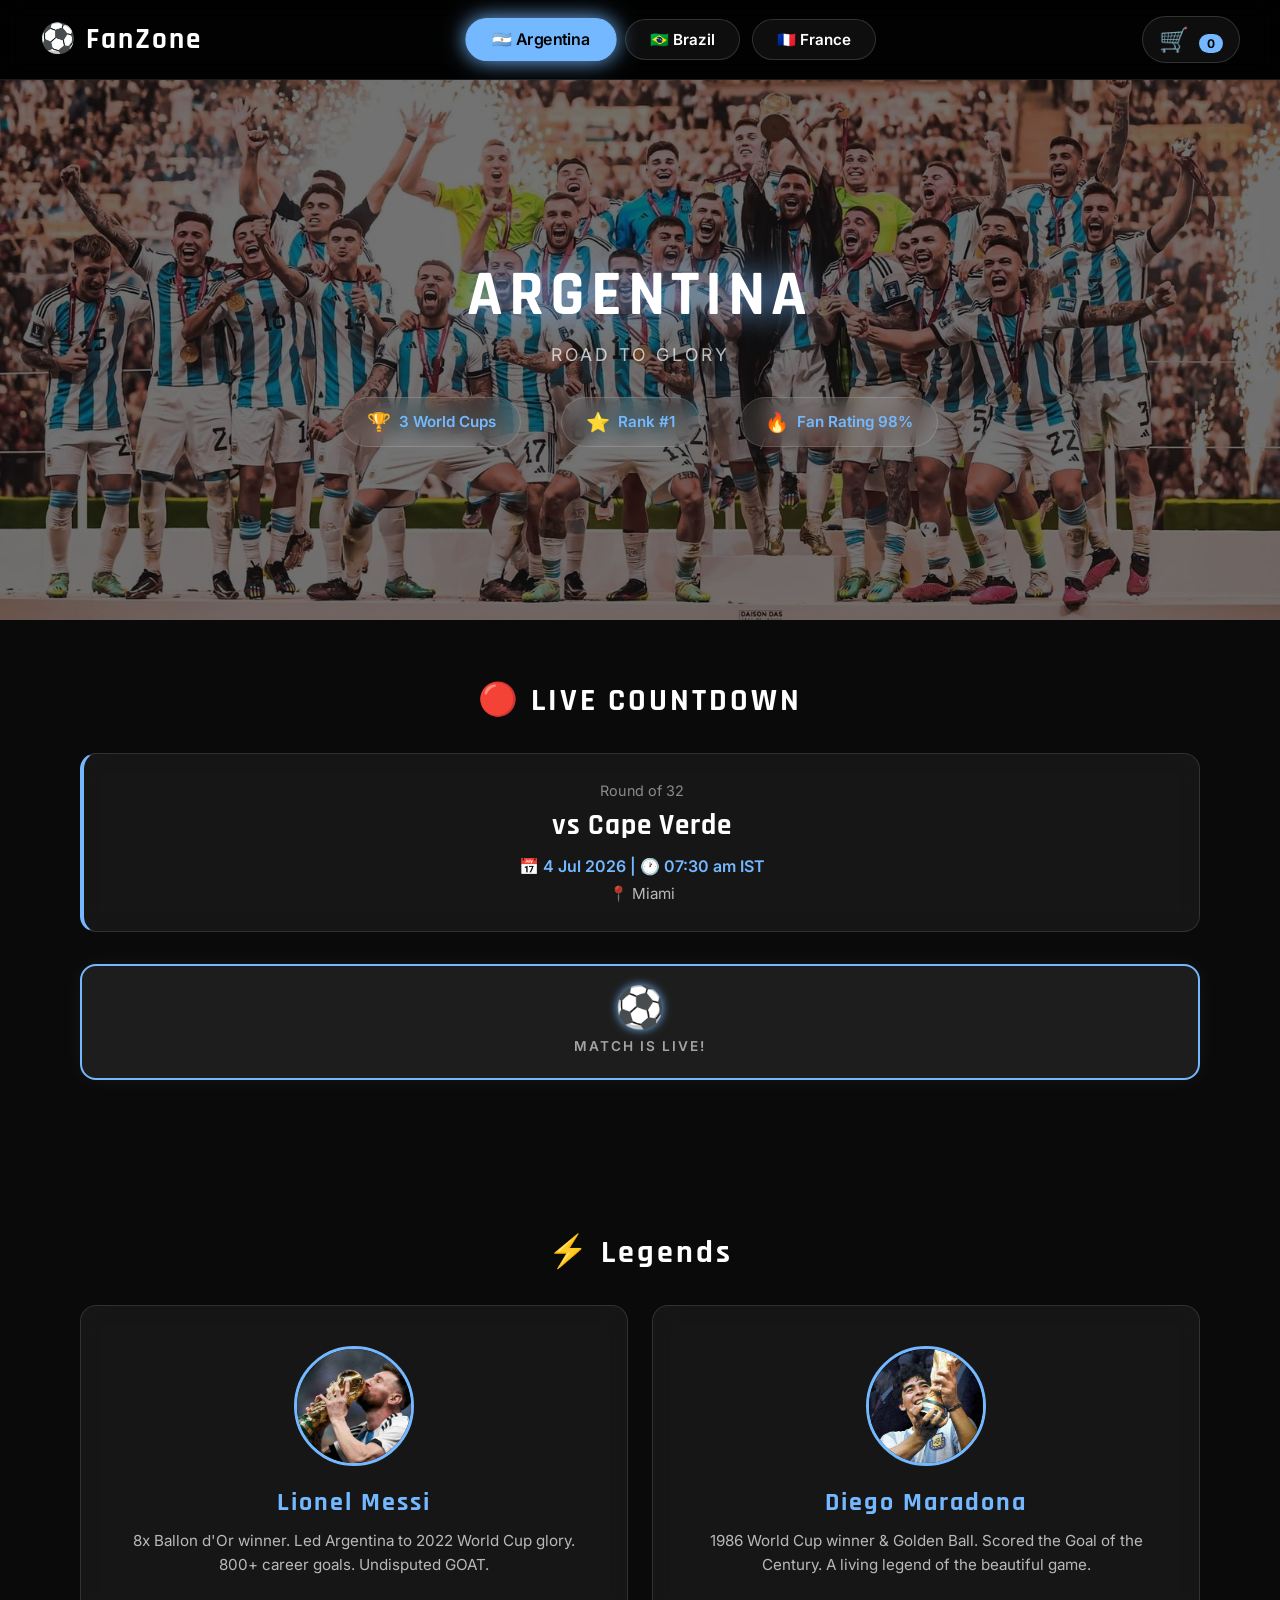
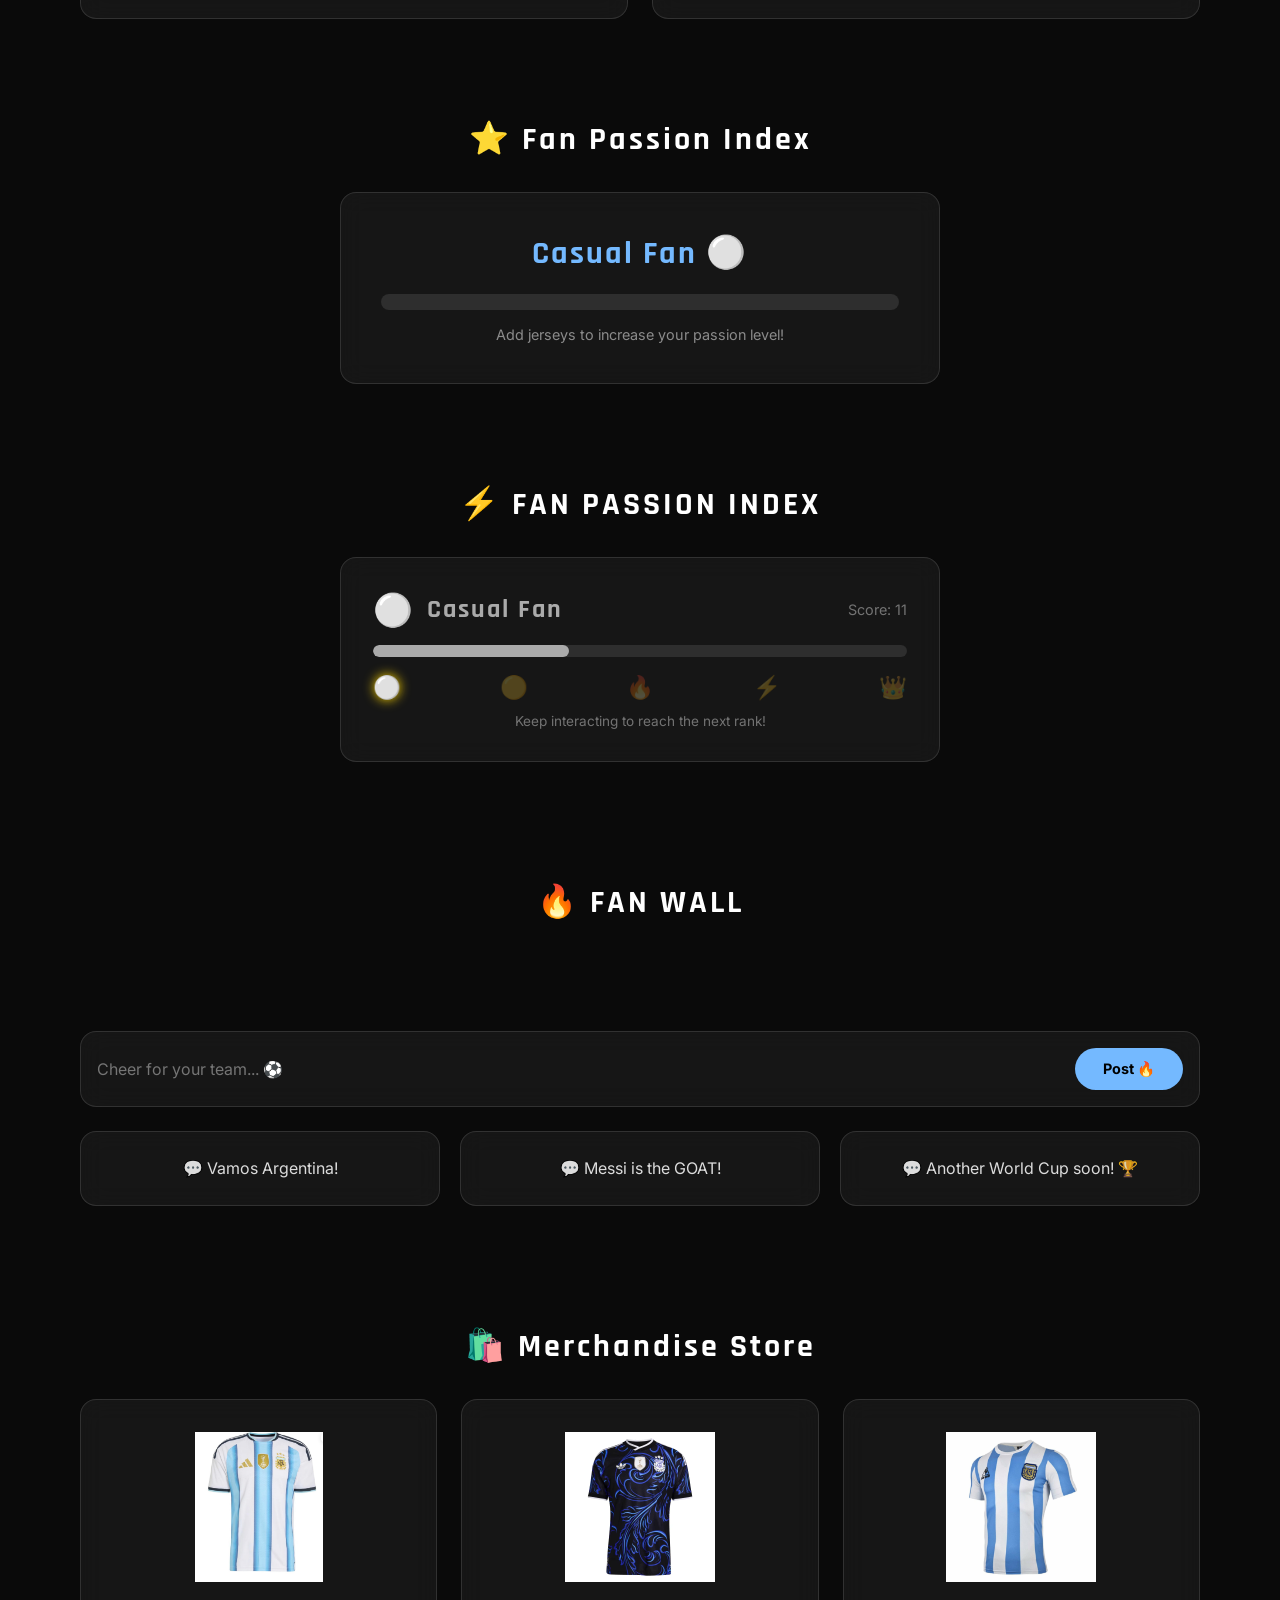
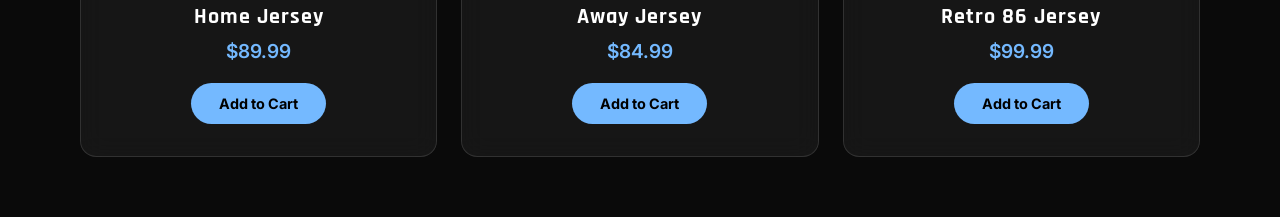
==== index.html @ ea12c697 "Added Round 2 - FanZone project" ====
<!DOCTYPE html>
<html lang="en">
<head>
  <meta charset="UTF-8" />
  <meta name="viewport" content="width=device-width, initial-scale=1.0"/>
  <title>National Fan Zone & Merchandise Hub</title>
  <link rel="stylesheet" href="style.css" />
  <link href="https://fonts.googleapis.com/css2?family=Rajdhani:wght@400;600;700&family=Inter:wght@300;400;600&display=swap" rel="stylesheet"/>
</head>
<body>

  <!-- NAVBAR -->
  <nav class="navbar">
    <div class="logo">⚽ FanZone</div>
    <div class="team-tabs">
      <button class="tab active-team" data-team="argentina" onclick="switchTeam('argentina')">🇦🇷 Argentina</button>
      <button class="tab" data-team="brazil" onclick="switchTeam('brazil')">🇧🇷 Brazil</button>
      <button class="tab" data-team="france" onclick="switchTeam('france')">🇫🇷 France</button>
    </div>
    <div class="cart-icon" onclick="toggleCart()">
      🛒 <span class="cart-badge" id="cart-count">0</span>
    </div>
  </nav>

  <!-- HERO -->
  <section class="hero" id="hero">
    <div class="hero-content">
      <h1 class="team-name" id="team-name">ARGENTINA</h1>
      <p class="team-slogan" id="team-slogan">Road to Glory</p>
      <div class="team-stats">
        <div class="stat">
          <span class="stat-icon">🏆</span>
          <span class="stat-value" id="stat-wc">3 World Cups</span>
        </div>
        <div class="stat">
          <span class="stat-icon">⭐</span>
          <span class="stat-value" id="stat-rank">Rank #1</span>
        </div>
        <div class="stat">
          <span class="stat-icon">🔥</span>
          <span class="stat-value" id="stat-fan">Fan Rating 98%</span>
        </div>
      </div>
    </div>
  </section>

  <!-- NEXT MATCH INFO & COUNTDOWN -->
  <section class="section">
    <h2 class="section-title">🔴 LIVE COUNTDOWN</h2>
    <div id="next-match-info"></div>
    <div id="countdown-display"></div>
  </section>

  <!-- LEGENDS -->
  <section class="section legends-section">
    <h2 class="section-title">⚡ Legends</h2>
    <div class="legends-grid" id="legends-grid">
      <div class="legend-card glass">
        <img class="legend-img" id="legend1-img" src="" alt="legend"/>
        <h3 id="legend1-name">Lionel Messi</h3>
        <p id="legend1-desc">8x Ballon d'Or. World Cup 2022 winner. The greatest of all time.</p>
      </div>
      <div class="legend-card glass">
        <img class="legend-img" id="legend2-img" src="" alt="legend"/>
        <h3 id="legend2-name">Diego Maradona</h3>
        <p id="legend2-desc">Hand of God. 1986 World Cup hero. A football deity.</p>
      </div>
    </div>
  </section>

  <!-- FAN HYPE METER -->
  <section class="section hype-section">
    <h2 class="section-title">⭐ Fan Passion Index</h2>
    <div class="hype-meter glass">
      <div class="hype-level" id="hype-label">Casual Fan ⚪</div>
      <div class="hype-bar-bg">
        <div class="hype-bar-fill" id="hype-bar"></div>
      </div>
      <p class="hype-hint">Add jerseys to increase your passion level!</p>
    </div>
  </section>

  <!-- FAN PASSION INDEX -->
  <div class="section">
    <h2 class="section-title">⚡ FAN PASSION INDEX</h2>
    <div class="glass" id="fan-passion-index" style="padding:32px; max-width:600px; margin:0 auto;">
    </div>
  </div>

  <!-- FAN WALL -->
  <div class="section">
    <h2 class="section-title">🔥 FAN WALL</h2>
    <div id="cheer-container" style="position:relative; height:60px; overflow:hidden; margin-bottom:16px;"></div>
    <div class="fan-wall-input glass" style="display:flex; gap:12px; padding:16px; margin-bottom:24px; align-items:center;">
      <input
        id="fan-comment-input"
        type="text"
        placeholder="Cheer for your team... ⚽"
        maxlength="80"
        style="flex:1; background:none; border:none; outline:none; color:#fff; font-size:1rem; font-family:'Inter',sans-serif;"
        onkeydown="if(event.key==='Enter') postFanComment()"
      />
      <button onclick="postFanComment()" class="add-cart-btn">Post 🔥</button>
    </div>
    <div class="comments-grid" id="comments-grid"></div>
  </div>

  <!-- STORE -->
  <section class="section store-section">
    <h2 class="section-title">🛍️ Merchandise Store</h2>
    <div class="store-grid" id="store-grid"></div>
  </section>

  <!-- TOAST -->
  <div class="toast" id="toast"></div>

  <!-- CONFETTI CONTAINER -->
  <div id="confetti-container"></div>

  <!-- SCRIPT -->
  <script src="script.js"></script>

  <!-- CART DRAWER -->
  <div class="cart-overlay" id="cart-overlay" onclick="toggleCart()"></div>
  <div class="cart-drawer" id="cart-drawer">
    <div class="cart-header">
      <h2>🛒 Your Cart</h2>
      <button class="cart-close" onclick="toggleCart()">✕</button>
    </div>
    <div class="cart-items" id="cart-items"></div>
    <div class="cart-footer">
      <div class="cart-total">Total: <span id="cart-total">$0.00</span></div>
      <button class="checkout-btn" onclick="proceedToCheckout()">Proceed to Pay 💳</button>
    </div>
  </div>

  <!-- ORDER CONFIRMED POPUP -->
  <div class="order-popup" id="order-popup">
    <div class="order-popup-content">
      <div class="order-confetti-emoji">⚽🎉</div>
      <h2>Order Confirmed!</h2>
      <p id="order-summary-text"></p>
      <div class="match-countdown" id="match-countdown"></div>
      <button class="order-close-btn" onclick="closeOrderPopup()">Awesome! 🙌</button>
    </div>
  </div>

</body>
</html>
---- style.css ----
* {
  margin: 0;
  padding: 0;
  box-sizing: border-box;
}

:root {
  --team-color: #74b9ff;
  --team-color-2: #0984e3;
  --team-bg: linear-gradient(135deg, #1a3a5c, #0d1f33);
  --accent: #f9ca24;
}

body {
  font-family: 'Inter', sans-serif;
  background: #0a0a0a;
  color: #fff;
  overflow-x: hidden;
}

/* NAVBAR */
.navbar {
  display: flex;
  justify-content: space-between;
  align-items: center;
  padding: 16px 40px;
  background: rgba(0,0,0,0.8);
  backdrop-filter: blur(10px);
  position: sticky;
  top: 0;
  z-index: 100;
  border-bottom: 1px solid rgba(255,255,255,0.1);
}

.logo {
  font-family: 'Rajdhani', sans-serif;
  font-size: 1.8rem;
  font-weight: 700;
  color: #fff;
  letter-spacing: 2px;
}

.team-tabs {
  display: flex;
  gap: 12px;
}

.tab {
  background: rgba(255,255,255,0.05);
  border: 1px solid rgba(255,255,255,0.15);
  color: #fff;
  padding: 10px 24px;
  border-radius: 30px;
  cursor: pointer;
  font-size: 0.95rem;
  font-family: 'Inter', sans-serif;
  font-weight: 600;
  transition: all 0.3s ease;
}

.tab:hover {
  background: rgba(255,255,255,0.1);
  transform: scale(1.03);
}

.active-team {
  background: var(--team-color) !important;
  border-color: var(--team-color) !important;
  color: #000 !important;
  transform: scale(1.05);
  box-shadow: 0 0 20px var(--team-color);
}

.cart-icon {
  font-size: 1.5rem;
  cursor: pointer;
  position: relative;
  padding: 8px 16px;
  background: rgba(255,255,255,0.05);
  border-radius: 30px;
  border: 1px solid rgba(255,255,255,0.15);
  transition: all 0.3s ease;
}

.cart-icon:hover {
  background: rgba(255,255,255,0.1);
}

.cart-badge {
  background: var(--team-color);
  color: #000;
  font-size: 0.75rem;
  font-weight: 700;
  padding: 2px 8px;
  border-radius: 20px;
  margin-left: 4px;
}

/* HERO */
.hero {
  min-height: 60vh;
  display: flex;
  align-items: center;
  justify-content: center;
  background-size: cover;
  background-position: center;
  background-repeat: no-repeat;
  text-align: center;
  padding: 60px 20px;
  position: relative;
  overflow: hidden;
}
.hero::before {
  content: '';
  position: absolute;
  inset: 0;
  background: rgba(0,0,0,0.55);
  z-index: 0;
}
/*.hero::after {
  content: '';
  position: absolute;
  inset: 0;
  background: rgba(0,0,0,0.35);
  z-index: 0;
}*/

.hero-content {
  position: relative;
  z-index: 1;
}

.team-flag {
  font-size: 5rem;
  margin-bottom: 16px;
  animation: flagPop 0.5s ease;
}

@keyframes flagPop {
  from { transform: scale(0.5); opacity: 0; }
  to { transform: scale(1); opacity: 1; }
}

.team-name {
  font-family: 'Rajdhani', sans-serif;
  font-size: 4rem;
  font-weight: 700;
  letter-spacing: 6px;
  color: #fff;
  text-shadow: 0 0 30px var(--team-color);
  margin-bottom: 8px;
}

.team-slogan {
  font-size: 1.1rem;
  color: rgba(255,255,255,0.7);
  letter-spacing: 3px;
  text-transform: uppercase;
  margin-bottom: 32px;
}

.team-stats {
  display: flex;
  gap: 40px;
  justify-content: center;
  flex-wrap: wrap;
}

.stat {
  display: flex;
  align-items: center;
  gap: 8px;
  background: rgba(255,255,255,0.08);
  padding: 12px 24px;
  border-radius: 30px;
  border: 1px solid rgba(255,255,255,0.15);
  backdrop-filter: blur(10px);
}

.stat-icon {
  font-size: 1.2rem;
}

.stat-value {
  font-weight: 600;
  font-size: 0.95rem;
  color: var(--team-color);
}

/* SECTIONS */
.section {
  padding: 60px 40px;
  max-width: 1200px;
  margin: 0 auto;
}

.section-title {
  font-family: 'Rajdhani', sans-serif;
  font-size: 2rem;
  font-weight: 700;
  letter-spacing: 3px;
  margin-bottom: 32px;
  color: #fff;
  text-align: center;
}

/* GLASS */
.glass {
  background: rgba(255,255,255,0.05);
  backdrop-filter: blur(12px);
  border: 1px solid rgba(255,255,255,0.12);
  border-radius: 16px;
  transition: all 0.3s ease;
}

.glass:hover {
  transform: translateY(-4px);
  box-shadow: 0 8px 32px rgba(0,0,0,0.3);
  border-color: var(--team-color);
}

/* LEGENDS */
.legends-grid {
  display: grid;
  grid-template-columns: 1fr 1fr;
  gap: 24px;
}

.legend-card {
  padding: 40px 32px;
  text-align: center;
}

.legend-emoji {
  font-size: 4rem;
  margin-bottom: 16px;
}

.legend-card h3 {
  font-family: 'Rajdhani', sans-serif;
  font-size: 1.6rem;
  font-weight: 700;
  color: var(--team-color);
  margin-bottom: 10px;
  letter-spacing: 2px;
}

.legend-card p {
  color: rgba(255,255,255,0.7);
  line-height: 1.6;
  font-size: 0.95rem;
}

/* HYPE METER */
.hype-section {
  padding: 40px;
}

.hype-meter {
  padding: 40px;
  text-align: center;
  max-width: 600px;
  margin: 0 auto;
}

.hype-level {
  font-family: 'Rajdhani', sans-serif;
  font-size: 2rem;
  font-weight: 700;
  color: var(--team-color);
  margin-bottom: 20px;
  letter-spacing: 2px;
}

.hype-bar-bg {
  background: rgba(255,255,255,0.1);
  border-radius: 30px;
  height: 16px;
  overflow: hidden;
  margin-bottom: 16px;
}

.hype-bar-fill {
  height: 100%;
  width: 0%;
  background: linear-gradient(90deg, var(--team-color), var(--accent));
  border-radius: 30px;
  transition: width 0.6s ease;
}

.hype-hint {
  color: rgba(255,255,255,0.5);
  font-size: 0.9rem;
}

/* COMMENTS */
.comments-grid {
  display: grid;
  grid-template-columns: repeat(3, 1fr);
  gap: 20px;
}

.comment-card {
  padding: 24px;
  font-size: 1rem;
  color: rgba(255,255,255,0.85);
  line-height: 1.6;
  text-align: center;
}

/* STORE */
.store-grid {
  display: grid;
  grid-template-columns: repeat(3, 1fr);
  gap: 24px;
}

.jersey-card {
  padding: 32px 24px;
  text-align: center;
}

.jersey-emoji {
  font-size: 4rem;
  margin-bottom: 16px;
}

.jersey-card h3 {
  font-family: 'Rajdhani', sans-serif;
  font-size: 1.4rem;
  font-weight: 700;
  color: #fff;
  margin-bottom: 8px;
  letter-spacing: 1px;
}

.jersey-price {
  color: var(--team-color);
  font-size: 1.2rem;
  font-weight: 600;
  margin-bottom: 20px;
}

.add-cart-btn {
  background: var(--team-color);
  color: #000;
  border: none;
  padding: 12px 28px;
  border-radius: 30px;
  font-weight: 700;
  font-size: 0.9rem;
  cursor: pointer;
  transition: all 0.3s ease;
  font-family: 'Inter', sans-serif;
}

.add-cart-btn:hover {
  transform: scale(1.05);
  box-shadow: 0 0 20px var(--team-color);
}

/* TOAST */
.toast {
  position: fixed;
  bottom: 30px;
  right: 30px;
  padding: 14px 28px;
  border-radius: 30px;
  font-weight: 600;
  font-size: 0.95rem;
  color: #000;
  opacity: 0;
  transform: translateY(20px);
  transition: all 0.4s ease;
  z-index: 999;
  pointer-events: none;
}

.toast.show {
  opacity: 1;
  transform: translateY(0);
}

/* CONFETTI */
#confetti-container {
  position: fixed;
  top: 0;
  left: 0;
  width: 100%;
  height: 100%;
  pointer-events: none;
  z-index: 998;
}

.confetti-piece {
  position: absolute;
  width: 10px;
  height: 10px;
  border-radius: 2px;
  animation: confettiFall linear forwards;
}

@keyframes confettiFall {
  0% { transform: translateY(-10px) rotate(0deg); opacity: 1; }
  100% { transform: translateY(100vh) rotate(720deg); opacity: 0; }
}

/* FADE ANIMATION */
.fade-in {
  animation: fadeIn 0.5s ease;
}

@keyframes fadeIn {
  from { opacity: 0; transform: translateY(10px); }
  to { opacity: 1; transform: translateY(0); }
}

/* RESPONSIVE */
@media (max-width: 768px) {
  .navbar {
    flex-direction: column;
    gap: 16px;
    padding: 16px 20px;
  }

  .team-tabs {
    flex-wrap: wrap;
    justify-content: center;
  }

  .team-name {
    font-size: 2.5rem;
  }

  .legends-grid,
  .comments-grid,
  .store-grid {
    grid-template-columns: 1fr;
  }

  .team-stats {
    gap: 16px;
  }

  .section {
    padding: 40px 20px;
  }
}
.legend-img {
  width: 120px;
  height: 120px;
  border-radius: 50%;
  object-fit: cover;
  margin-bottom: 16px;
  border: 3px solid var(--team-color);
}
.jersey-img {
  width: 150px;
  height: 150px;
  object-fit: contain;
  margin-bottom: 16px;
}
/* CART DRAWER */
.cart-overlay {
  position: fixed;
  inset: 0;
  background: rgba(0,0,0,0.5);
  z-index: 200;
  opacity: 0;
  pointer-events: none;
  transition: opacity 0.3s ease;
}
.cart-overlay.open {
  opacity: 1;
  pointer-events: all;
}
.cart-drawer {
  position: fixed;
  top: 0;
  right: -420px;
  width: 400px;
  height: 100vh;
  background: #111;
  border-left: 1px solid rgba(255,255,255,0.1);
  z-index: 201;
  display: flex;
  flex-direction: column;
  transition: right 0.4s cubic-bezier(0.4,0,0.2,1);
  padding: 0;
}
.cart-drawer.open {
  right: 0;
}
.cart-header {
  display: flex;
  justify-content: space-between;
  align-items: center;
  padding: 24px 28px;
  border-bottom: 1px solid rgba(255,255,255,0.1);
}
.cart-header h2 {
  font-family: 'Rajdhani', sans-serif;
  font-size: 1.6rem;
  font-weight: 700;
  color: #fff;
  letter-spacing: 2px;
}
.cart-close {
  background: none;
  border: none;
  color: #fff;
  font-size: 1.4rem;
  cursor: pointer;
  opacity: 0.6;
  transition: opacity 0.2s;
}
.cart-close:hover { opacity: 1; }
.cart-items {
  flex: 1;
  overflow-y: auto;
  padding: 20px 28px;
  display: flex;
  flex-direction: column;
  gap: 14px;
}
.cart-empty {
  text-align: center;
  color: rgba(255,255,255,0.3);
  margin-top: 60px;
  font-size: 1rem;
}
.cart-item {
  display: flex;
  align-items: center;
  justify-content: space-between;
  background: rgba(255,255,255,0.05);
  border: 1px solid rgba(255,255,255,0.1);
  border-radius: 12px;
  padding: 14px 18px;
  gap: 12px;
}
.cart-item-info { flex: 1; }
.cart-item-name {
  font-weight: 600;
  font-size: 0.95rem;
  color: #fff;
  margin-bottom: 4px;
}
.cart-item-price {
  font-size: 0.85rem;
  color: var(--team-color);
  font-weight: 600;
}
.cart-item-qty {
  display: flex;
  align-items: center;
  gap: 8px;
}
.qty-btn {
  background: rgba(255,255,255,0.08);
  border: 1px solid rgba(255,255,255,0.15);
  color: #fff;
  width: 26px;
  height: 26px;
  border-radius: 50%;
  cursor: pointer;
  font-size: 1rem;
  display: flex;
  align-items: center;
  justify-content: center;
  transition: background 0.2s;
}
.qty-btn:hover { background: rgba(255,255,255,0.15); }
.qty-num {
  font-weight: 700;
  font-size: 0.95rem;
  min-width: 18px;
  text-align: center;
}
.cart-delete-btn {
  background: none;
  border: none;
  color: rgba(255,80,80,0.7);
  font-size: 1.1rem;
  cursor: pointer;
  transition: color 0.2s;
  padding: 4px;
}
.cart-delete-btn:hover { color: #ff4444; }
.cart-footer {
  padding: 20px 28px 28px;
  border-top: 1px solid rgba(255,255,255,0.1);
}
.cart-total {
  font-size: 1.1rem;
  font-weight: 700;
  color: #fff;
  margin-bottom: 16px;
  text-align: right;
}
.cart-total span {
  color: var(--team-color);
  font-size: 1.3rem;
}
.checkout-btn {
  width: 100%;
  padding: 16px;
  background: var(--team-color);
  color: #000;
  border: none;
  border-radius: 30px;
  font-weight: 700;
  font-size: 1rem;
  cursor: pointer;
  font-family: 'Inter', sans-serif;
  transition: all 0.3s ease;
}
.checkout-btn:hover {
  transform: scale(1.02);
  box-shadow: 0 0 24px var(--team-color);
}

/* ORDER POPUP */
.order-popup {
  position: fixed;
  inset: 0;
  background: rgba(0,0,0,0.7);
  z-index: 300;
  display: flex;
  align-items: center;
  justify-content: center;
  opacity: 0;
  pointer-events: none;
  transition: opacity 0.3s ease;
}
.order-popup.open {
  opacity: 1;
  pointer-events: all;
}
.order-popup-content {
  background: #1a1a1a;
  border: 1px solid rgba(255,255,255,0.15);
  border-radius: 24px;
  padding: 48px 40px;
  text-align: center;
  max-width: 420px;
  width: 90%;
  transform: scale(0.9);
  transition: transform 0.3s ease;
}
.order-popup.open .order-popup-content {
  transform: scale(1);
}
.order-confetti-emoji {
  font-size: 3.5rem;
  margin-bottom: 16px;
}
.order-popup-content h2 {
  font-family: 'Rajdhani', sans-serif;
  font-size: 2rem;
  font-weight: 700;
  color: #fff;
  letter-spacing: 2px;
  margin-bottom: 12px;
}
.order-popup-content p {
  color: rgba(255,255,255,0.65);
  font-size: 0.95rem;
  margin-bottom: 20px;
  line-height: 1.6;
}
.match-countdown {
  background: rgba(255,255,255,0.06);
  border: 1px solid rgba(255,255,255,0.1);
  border-radius: 12px;
  padding: 14px 20px;
  font-size: 0.95rem;
  color: var(--team-color);
  font-weight: 600;
  margin-bottom: 24px;
}
.order-close-btn {
  background: var(--team-color);
  color: #000;
  border: none;
  padding: 14px 36px;
  border-radius: 30px;
  font-weight: 700;
  font-size: 1rem;
  cursor: pointer;
  font-family: 'Inter', sans-serif;
  transition: all 0.3s ease;
}
.order-close-btn:hover {
  transform: scale(1.04);
  box-shadow: 0 0 20px var(--team-color);
}

@media (max-width: 768px) {
  .cart-drawer { width: 100%; right: -100%; }
}
/* COUNTDOWN DISPLAY */
#countdown-display {
  display: grid;
  grid-template-columns: repeat(4, 1fr);
  gap: 16px;
  margin: 32px 0;
}

.countdown-box {
  background: rgba(255,255,255,0.08);
  border: 2px solid var(--team-color);
  border-radius: 16px;
  padding: 24px 16px;
  text-align: center;
  box-shadow: 0 0 20px rgba(255,255,255,0.05);
}

.countdown-num {
  font-family: 'Rajdhani', sans-serif;
  font-size: 2.5rem;
  font-weight: 700;
  color: var(--team-color);
  line-height: 1;
  margin-bottom: 8px;
  text-shadow: 0 0 10px var(--team-color);
}

.countdown-label {
  font-size: 0.85rem;
  color: rgba(255,255,255,0.6);
  text-transform: uppercase;
  letter-spacing: 2px;
  font-weight: 600;
}

/* MATCH INFO BOX */
.match-info-box {
  padding: 28px;
  text-align: center;
  margin: 24px 0;
  border-left: 4px solid var(--team-color);
}

.match-label {
  font-size: 0.9rem;
  color: rgba(255,255,255,0.5);
  margin-bottom: 8px;
}

.match-opponent {
  font-family: 'Rajdhani', sans-serif;
  font-size: 1.8rem;
  font-weight: 700;
  color: #fff;
  margin-bottom: 12px;
  letter-spacing: 1px;
}

.match-time {
  font-size: 1rem;
  color: var(--team-color);
  font-weight: 600;
  margin-bottom: 8px;
}

.match-location {
  font-size: 0.95rem;
  color: rgba(255,255,255,0.7);
}

@media (max-width: 768px) {
  #countdown-display {
    grid-template-columns: repeat(2, 1fr);
  }
  
  .countdown-num {
    font-size: 1.8rem;
  }
}
/* FAN PASSION INDEX */
.fpi-header {
  display: flex;
  align-items: center;
  gap: 14px;
  margin-bottom: 16px;
}
.fpi-icon { font-size: 2rem; }
.fpi-rank {
  font-family: 'Rajdhani', sans-serif;
  font-size: 1.6rem;
  font-weight: 700;
  letter-spacing: 2px;
  flex: 1;
}
.fpi-score {
  font-size: 0.9rem;
  color: rgba(255,255,255,0.4);
}
.fpi-bar-bg {
  background: rgba(255,255,255,0.1);
  border-radius: 30px;
  height: 12px;
  overflow: hidden;
  margin-bottom: 16px;
}
.fpi-bar-fill {
  height: 100%;
  border-radius: 30px;
  transition: width 0.6s ease;
}
.fpi-milestones {
  display: flex;
  justify-content: space-between;
  margin-bottom: 12px;
  font-size: 1.4rem;
}
.fpi-milestone { opacity: 0.25; transition: opacity 0.4s; }
.fpi-milestone.reached { opacity: 1; filter: drop-shadow(0 0 6px gold); }
.fpi-hint {
  font-size: 0.85rem;
  color: rgba(255,255,255,0.4);
  text-align: center;
}

/* CHEER BUBBLES */
.cheer-bubble {
  position: absolute;
  font-size: 1.8rem;
  animation: cheerFloat 2.5s ease-out forwards;
  pointer-events: none;
}
@keyframes cheerFloat {
  0%   { transform: translateY(0) scale(1); opacity: 1; }
  100% { transform: translateY(-60px) scale(1.4); opacity: 0; }
}
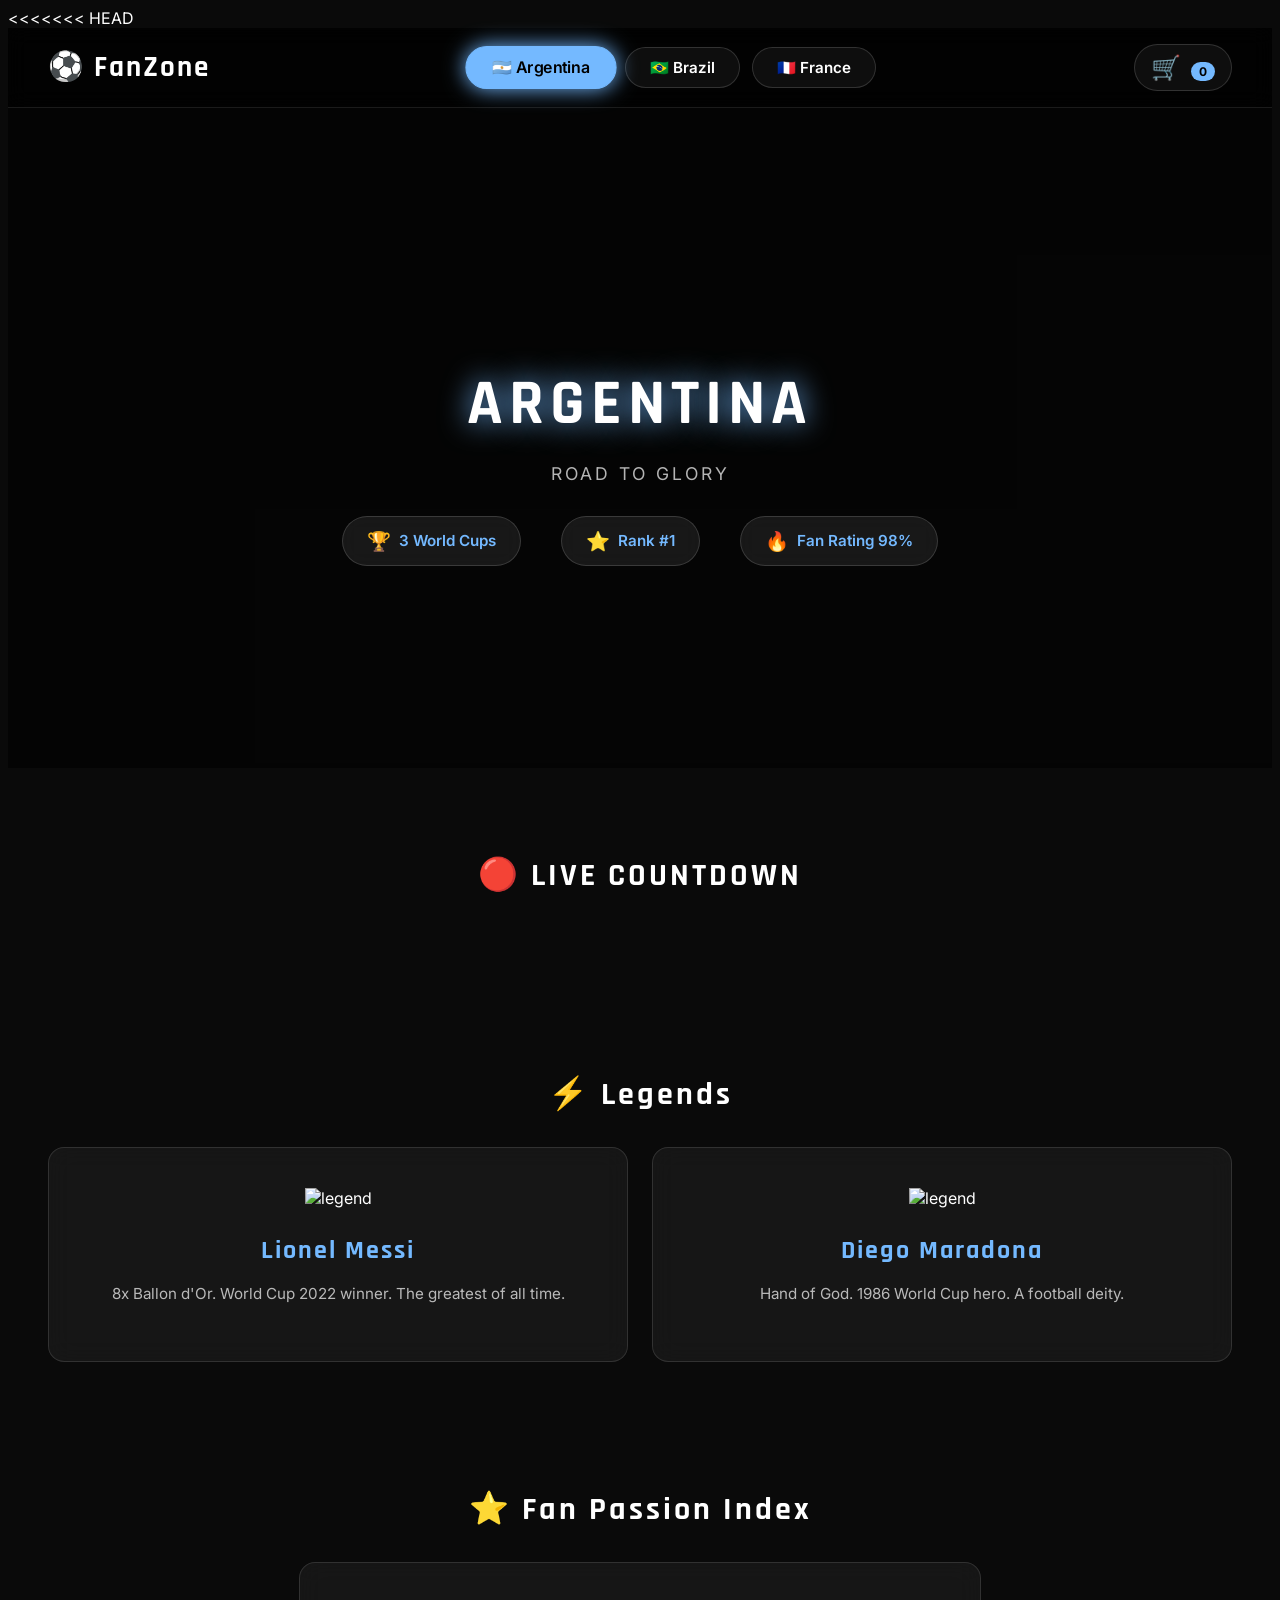
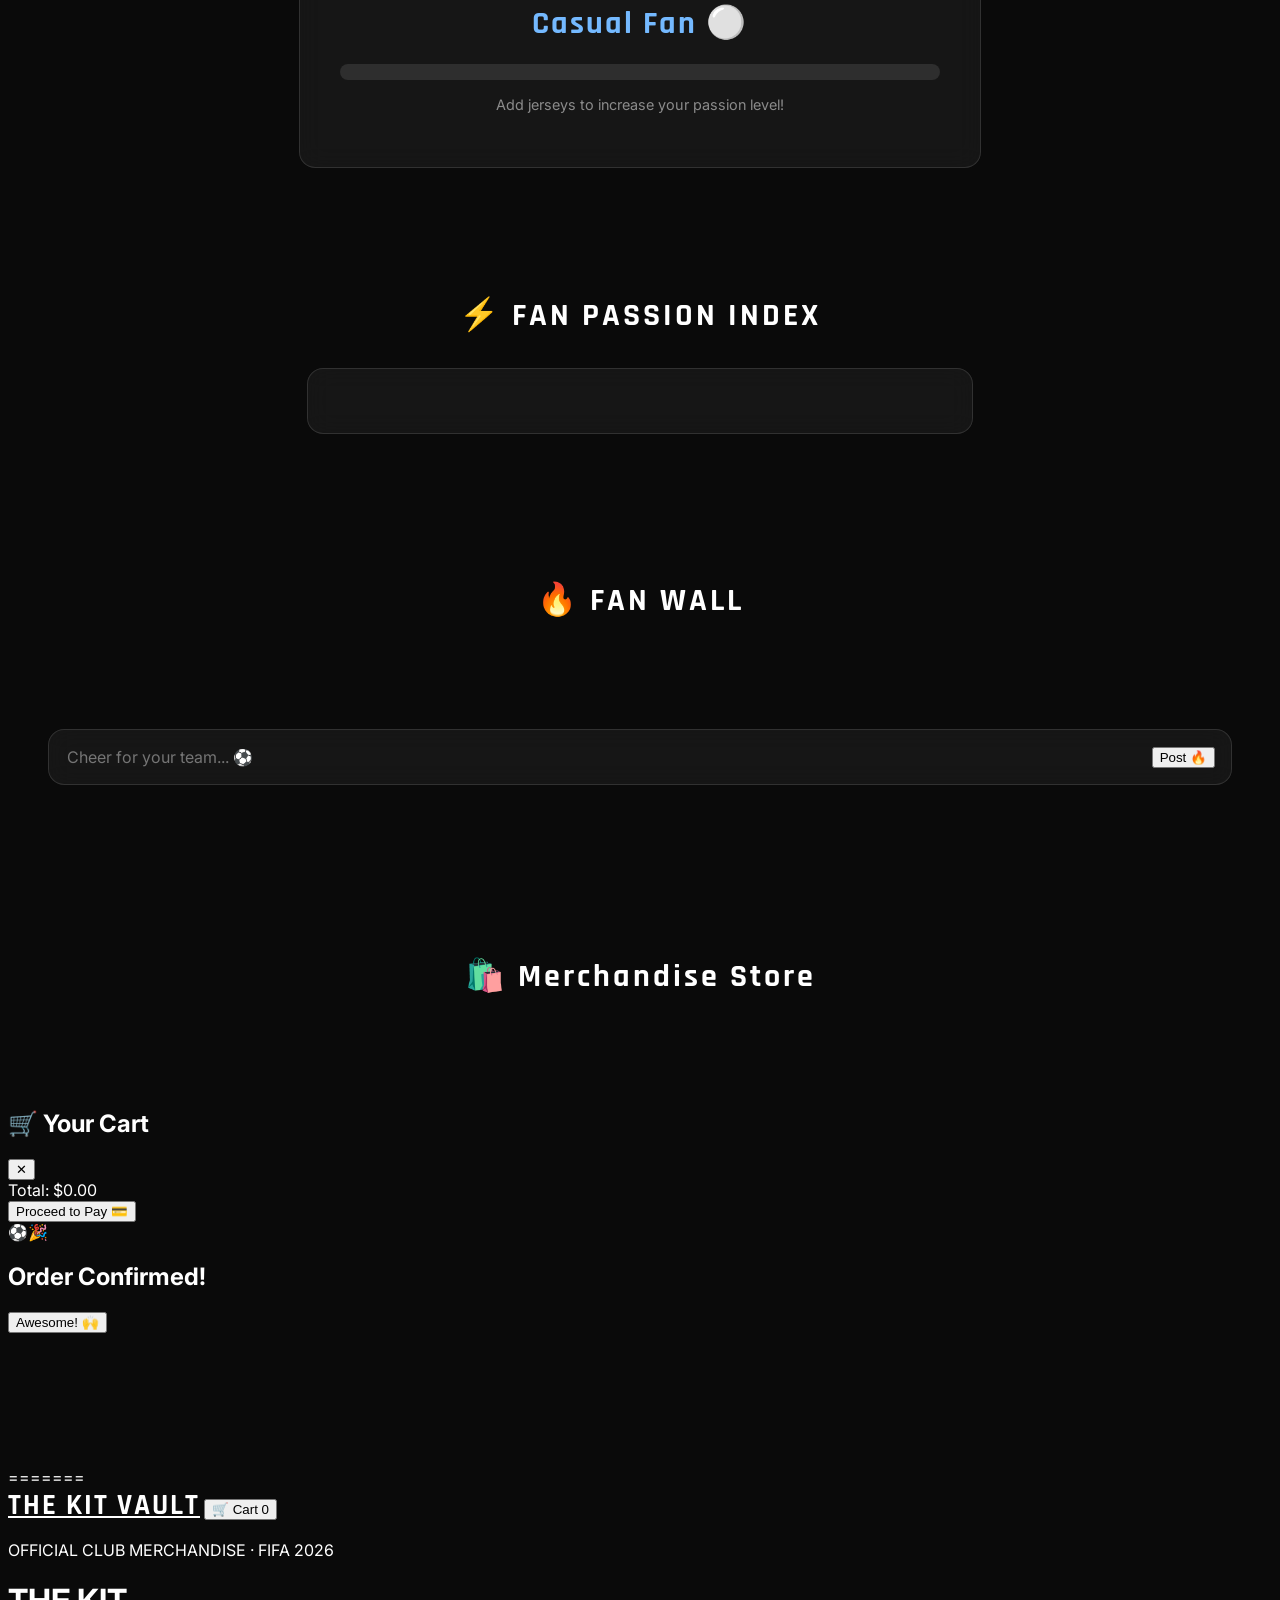
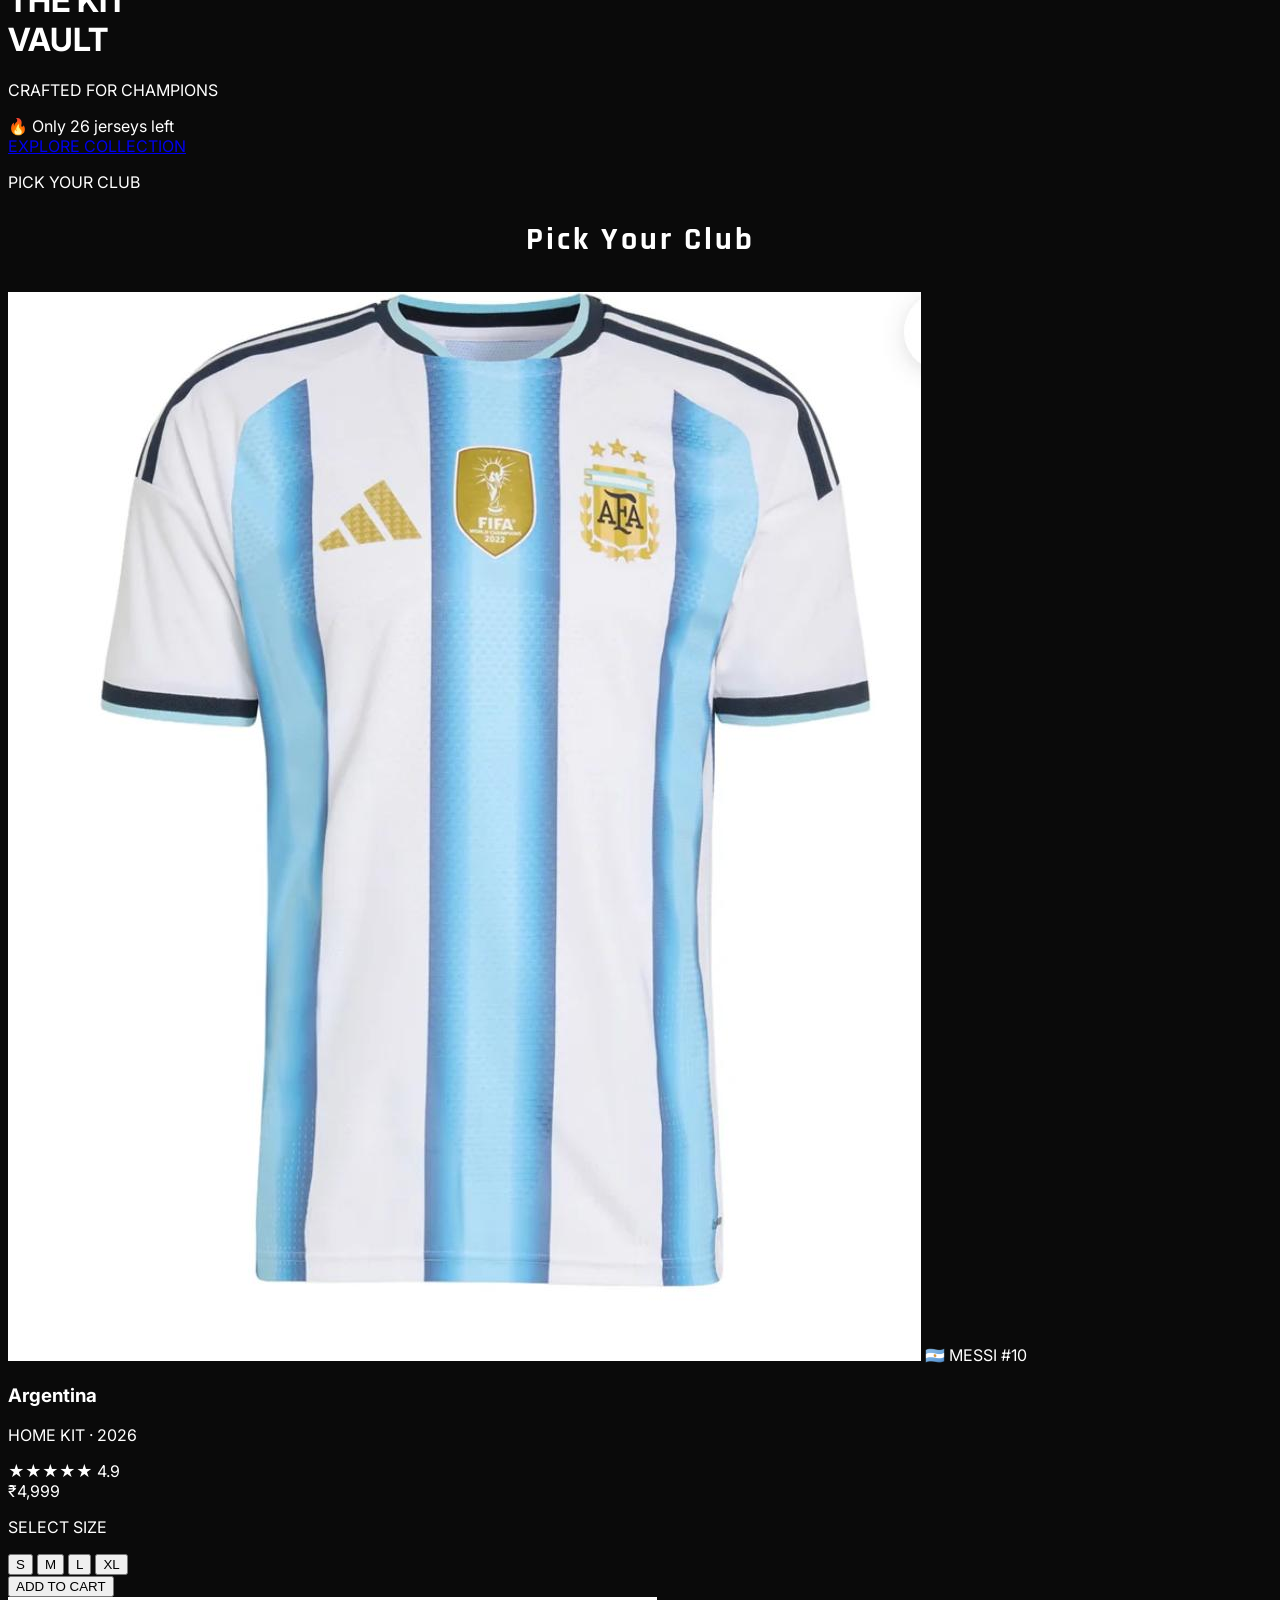
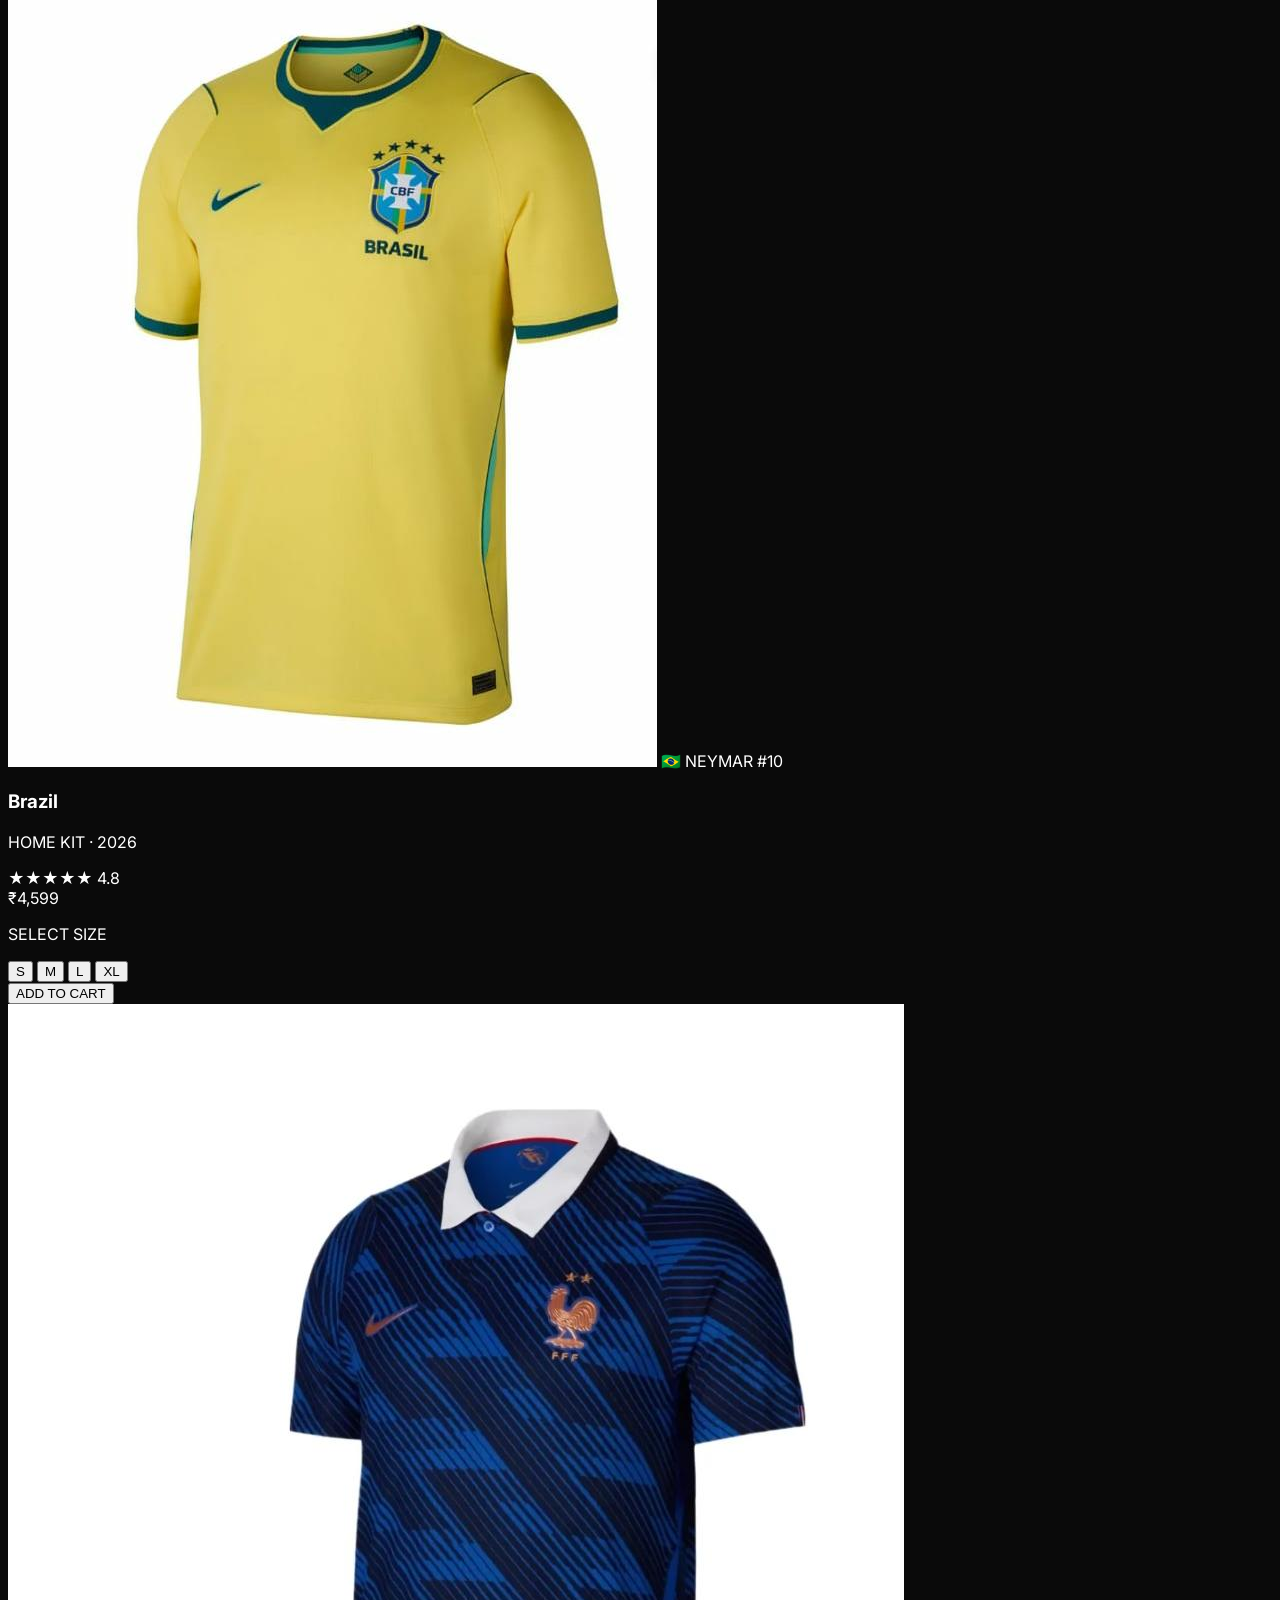
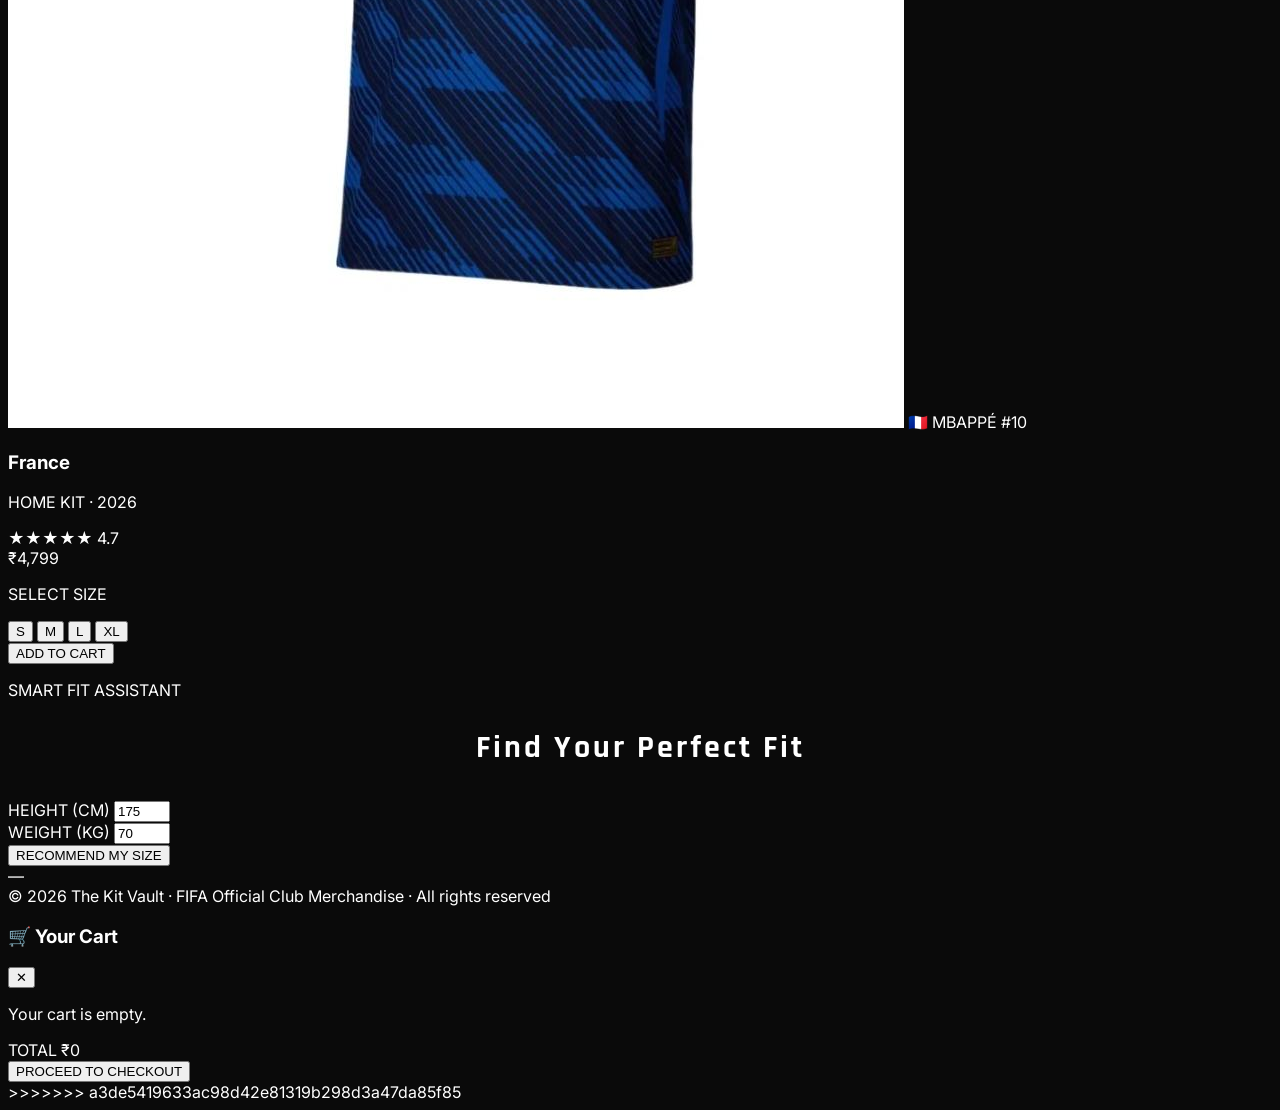
==== commit 567a1e5e: "Round 2 - FanZone project" ====
--- a/index.html
+++ b/index.html
@@ -3,6 +3,7 @@
 <head>
   <meta charset="UTF-8" />
   <meta name="viewport" content="width=device-width, initial-scale=1.0"/>
+<<<<<<< HEAD
   <title>National Fan Zone & Merchandise Hub</title>
   <link rel="stylesheet" href="style.css" />
   <link href="https://fonts.googleapis.com/css2?family=Rajdhani:wght@400;600;700&family=Inter:wght@300;400;600&display=swap" rel="stylesheet"/>
@@ -145,5 +146,169 @@
     </div>
   </div>
 
+=======
+  <title>The Kit Vault – FIFA 2026</title>
+  <link href="https://fonts.googleapis.com/css2?family=Orbitron:wght@700;900&family=Inter:wght@300;400;500;600&display=swap" rel="stylesheet"/>
+  <link rel="stylesheet" href="style.css"/>
+</head>
+<body>
+
+<canvas id="particleCanvas"></canvas>
+
+<!-- NAVBAR -->
+<nav>
+  <a class="logo" href="#">THE KIT VAULT</a>
+  <button id="cartBtn">
+    🛒 Cart <span id="cartCount">0</span>
+  </button>
+</nav>
+
+<!-- HERO -->
+<div id="hero">
+  <p class="eyebrow">OFFICIAL CLUB MERCHANDISE · FIFA 2026</p>
+  <h1 class="hero-title">THE KIT<br>VAULT</h1>
+  <p class="hero-sub">CRAFTED FOR CHAMPIONS</p>
+  <div class="stock-badge">
+    <span class="stock-dot"></span>
+    🔥 Only <span id="stockNum">26</span> jerseys left
+  </div>
+  <a href="#collection" class="cta-btn">EXPLORE COLLECTION</a>
+</div>
+
+<!-- JERSEY COLLECTION -->
+<section id="collection">
+  <p class="section-label reveal">PICK YOUR CLUB</p>
+  <h2 class="section-title reveal">Pick Your Club</h2>
+  <div class="cards-grid">
+
+    <!-- Argentina -->
+    <div class="jersey-card card-arg reveal" data-country="Argentina" data-flag="🇦🇷" data-price="4999">
+      <div class="card-img-wrap">
+        <img src="image/argentina.jpeg" alt="Argentina Kit"/>
+        <span class="card-flag">🇦🇷</span>
+        <span class="card-player-badge">MESSI #10</span>
+      </div>
+      <div class="card-body">
+        <h3 class="card-country">Argentina</h3>
+        <p class="card-kit-year">HOME KIT · 2026</p>
+        <div class="card-rating">
+          <span class="stars">★★★★★</span>
+          <span class="rating-num">4.9</span>
+        </div>
+        <div class="card-price">₹4,999</div>
+        <p class="size-label">SELECT SIZE</p>
+        <div class="size-grid">
+          <button class="size-btn" data-size="S">S</button>
+          <button class="size-btn" data-size="M">M</button>
+          <button class="size-btn" data-size="L">L</button>
+          <button class="size-btn" data-size="XL">XL</button>
+        </div>
+        <button class="add-btn">ADD TO CART</button>
+      </div>
+    </div>
+
+    <!-- Brazil -->
+    <div class="jersey-card card-bra reveal" style="transition-delay:0.1s" data-country="Brazil" data-flag="🇧🇷" data-price="4599">
+      <div class="card-img-wrap">
+       <img src="image/brazil.jpeg" alt="Brazil Kit"/>
+        <span class="card-flag">🇧🇷</span>
+        <span class="card-player-badge">NEYMAR #10</span>
+      </div>
+      <div class="card-body">
+        <h3 class="card-country">Brazil</h3>
+        <p class="card-kit-year">HOME KIT · 2026</p>
+        <div class="card-rating">
+          <span class="stars">★★★★★</span>
+          <span class="rating-num">4.8</span>
+        </div>
+        <div class="card-price">₹4,599</div>
+        <p class="size-label">SELECT SIZE</p>
+        <div class="size-grid">
+          <button class="size-btn" data-size="S">S</button>
+          <button class="size-btn" data-size="M">M</button>
+          <button class="size-btn" data-size="L">L</button>
+          <button class="size-btn" data-size="XL">XL</button>
+        </div>
+        <button class="add-btn">ADD TO CART</button>
+      </div>
+    </div>
+
+    <!-- France -->
+    <div class="jersey-card card-fra reveal" style="transition-delay:0.2s" data-country="France" data-flag="🇫🇷" data-price="4799">
+      <div class="card-img-wrap">
+    <img src="image/france.jpeg" alt="France Kit"/>
+        <span class="card-flag">🇫🇷</span>
+        <span class="card-player-badge">MBAPPÉ #10</span>
+      </div>
+      <div class="card-body">
+        <h3 class="card-country">France</h3>
+        <p class="card-kit-year">HOME KIT · 2026</p>
+        <div class="card-rating">
+          <span class="stars">★★★★★</span>
+          <span class="rating-num">4.7</span>
+        </div>
+        <div class="card-price">₹4,799</div>
+        <p class="size-label">SELECT SIZE</p>
+        <div class="size-grid">
+          <button class="size-btn" data-size="S">S</button>
+          <button class="size-btn" data-size="M">M</button>
+          <button class="size-btn" data-size="L">L</button>
+          <button class="size-btn" data-size="XL">XL</button>
+        </div>
+        <button class="add-btn">ADD TO CART</button>
+      </div>
+    </div>
+
+  </div>
+</section>
+
+<!-- SMART FIT -->
+<div id="fit">
+  <div class="fit-card reveal">
+    <p class="section-label" style="margin-bottom:10px">SMART FIT ASSISTANT</p>
+    <h2 class="section-title" style="font-size:clamp(22px,3vw,32px);margin-bottom:32px">Find Your Perfect Fit</h2>
+    <div class="fit-fields">
+      <div class="fit-field">
+        <label>HEIGHT (CM)</label>
+        <input type="number" id="heightInput" value="175" min="140" max="220"/>
+      </div>
+      <div class="fit-field">
+        <label>WEIGHT (KG)</label>
+        <input type="number" id="weightInput" value="70" min="40" max="150"/>
+      </div>
+    </div>
+    <button id="fitBtn">RECOMMEND MY SIZE</button>
+    <div id="fitResult">
+      <div class="fit-result-size" id="fitSize">—</div>
+      <div class="fit-result-desc" id="fitDesc"></div>
+    </div>
+  </div>
+</div>
+
+<footer>© 2026 The Kit Vault · FIFA Official Club Merchandise · All rights reserved</footer>
+
+<!-- CART DRAWER (hidden until cart icon is clicked) -->
+<div id="cartOverlay"></div>
+<div id="cartDrawer">
+  <div class="cart-header">
+    <h3>🛒 Your Cart</h3>
+    <button id="closeCartBtn">✕</button>
+  </div>
+  <div id="cartItemsWrap">
+    <p id="emptyCartMsg">Your cart is empty.</p>
+  </div>
+  <div class="cart-footer">
+    <div class="cart-total-row">
+      <span>TOTAL</span>
+      <span id="cartTotal">₹0</span>
+    </div>
+    <button id="checkoutBtn">PROCEED TO CHECKOUT</button>
+  </div>
+</div>
+
+<div id="toastWrap"></div>
+
+<script src="script.js"></script>
+>>>>>>> a3de5419633ac98d42e81319b298d3a47da85f85
 </body>
 </html>
--- a/style.css
+++ b/style.css
@@ -1,3 +1,4 @@
+<<<<<<< HEAD
 * {
   margin: 0;
   padding: 0;
@@ -312,10 +313,209 @@
 .store-grid {
   display: grid;
   grid-template-columns: repeat(3, 1fr);
+=======
+/* ── RESET & BASE ─────────────────────────────── */
+*, *::before, *::after { box-sizing: border-box; margin: 0; padding: 0; }
+
+:root {
+  --accent: #4fc3f7;
+  --accent-rgb: 79, 195, 247;
+  --bg: #0a0a0f;
+  --surface: #111118;
+  --surface2: #1a1a24;
+  --text: #e8eaf6;
+  --text-muted: #6c7399;
+  --border: rgba(255,255,255,0.07);
+  --card-glow: rgba(79,195,247,0.15);
+  --transition: 0.35s cubic-bezier(.4,0,.2,1);
+}
+
+.arg-active  { --accent: #4fc3f7; --accent-rgb: 79,195,247; }
+.bra-active  { --accent: #f5c842; --accent-rgb: 245,200,66; }
+.fra-active  { --accent: #738aff; --accent-rgb: 115,138,255; }
+
+html { scroll-behavior: smooth; }
+
+body {
+  background: var(--bg);
+  color: var(--text);
+  font-family: 'Inter', sans-serif;
+  font-size: 15px;
+  line-height: 1.6;
+  overflow-x: hidden;
+}
+
+#particleCanvas {
+  position: fixed;
+  inset: 0;
+  z-index: 0;
+  pointer-events: none;
+}
+
+nav {
+  position: fixed;
+  top: 0; left: 0; right: 0;
+  z-index: 100;
+  display: flex;
+  align-items: center;
+  justify-content: space-between;
+  padding: 0 40px;
+  height: 64px;
+  background: rgba(10,10,15,0.85);
+  backdrop-filter: blur(20px);
+  border-bottom: 1px solid var(--border);
+}
+
+.logo {
+  font-family: 'Orbitron', sans-serif;
+  font-size: 15px;
+  letter-spacing: 0.15em;
+  color: var(--accent);
+  text-decoration: none;
+  transition: color var(--transition);
+}
+
+#cartBtn {
+  display: flex;
+  align-items: center;
+  gap: 8px;
+  background: var(--surface2);
+  border: 1px solid var(--border);
+  border-radius: 30px;
+  padding: 8px 18px;
+  cursor: pointer;
+  color: var(--text);
+  font-size: 13px;
+  font-weight: 600;
+  letter-spacing: 0.05em;
+  transition: border-color var(--transition), background var(--transition);
+}
+#cartBtn:hover { border-color: var(--accent); background: rgba(var(--accent-rgb),0.08); }
+
+#cartCount {
+  background: var(--accent);
+  color: #000;
+  border-radius: 50%;
+  width: 20px; height: 20px;
+  display: flex; align-items: center; justify-content: center;
+  font-size: 11px;
+  font-weight: 700;
+  transition: background var(--transition), transform 0.2s;
+}
+#cartCount.bump { transform: scale(1.4); }
+
+#hero {
+  position: relative;
+  z-index: 1;
+  min-height: 100vh;
+  display: flex;
+  flex-direction: column;
+  align-items: center;
+  justify-content: center;
+  text-align: center;
+  padding: 80px 24px 40px;
+}
+
+.eyebrow {
+  font-size: 11px;
+  letter-spacing: 0.3em;
+  color: var(--accent);
+  margin-bottom: 28px;
+  opacity: 0.8;
+}
+
+.hero-title {
+  font-family: 'Orbitron', sans-serif;
+  font-size: clamp(56px, 10vw, 110px);
+  font-weight: 900;
+  line-height: 0.95;
+  background: linear-gradient(135deg, #ffffff 30%, var(--accent) 100%);
+  -webkit-background-clip: text;
+  -webkit-text-fill-color: transparent;
+  background-clip: text;
+  margin-bottom: 24px;
+}
+
+.hero-sub {
+  font-size: 12px;
+  letter-spacing: 0.25em;
+  color: var(--text-muted);
+  margin-bottom: 36px;
+}
+
+.stock-badge {
+  display: inline-flex;
+  align-items: center;
+  gap: 8px;
+  background: rgba(255,60,60,0.12);
+  border: 1px solid rgba(255,60,60,0.3);
+  border-radius: 30px;
+  padding: 8px 20px;
+  font-size: 13px;
+  font-weight: 500;
+  margin-bottom: 36px;
+  animation: pulse-badge 2s ease-in-out infinite;
+}
+.stock-dot {
+  width: 8px; height: 8px;
+  border-radius: 50%;
+  background: #ff4444;
+  animation: blink 1.2s ease-in-out infinite;
+}
+@keyframes blink { 0%,100%{opacity:1} 50%{opacity:0.3} }
+@keyframes pulse-badge { 0%,100%{box-shadow:0 0 0 0 rgba(255,60,60,0.2)} 50%{box-shadow:0 0 0 8px rgba(255,60,60,0)} }
+
+.cta-btn {
+  display: inline-block;
+  background: linear-gradient(135deg, var(--accent), rgba(var(--accent-rgb),0.6));
+  color: #000;
+  font-family: 'Orbitron', sans-serif;
+  font-size: 12px;
+  font-weight: 700;
+  letter-spacing: 0.15em;
+  padding: 16px 44px;
+  border-radius: 50px;
+  text-decoration: none;
+  border: none;
+  cursor: pointer;
+  transition: transform 0.2s, box-shadow 0.3s;
+}
+.cta-btn:hover {
+  transform: translateY(-2px);
+  box-shadow: 0 12px 40px rgba(var(--accent-rgb),0.35);
+}
+
+section {
+  position: relative;
+  z-index: 1;
+  padding: 80px 40px;
+  max-width: 1280px;
+  margin: 0 auto;
+}
+
+.section-label {
+  font-size: 11px;
+  letter-spacing: 0.3em;
+  color: var(--accent);
+  margin-bottom: 12px;
+}
+
+.section-title {
+  font-family: 'Orbitron', sans-serif;
+  font-size: clamp(28px, 4vw, 42px);
+  font-weight: 700;
+  margin-bottom: 48px;
+}
+
+.cards-grid {
+  display: grid;
+  grid-template-columns: repeat(auto-fit, minmax(300px, 1fr));
+>>>>>>> a3de5419633ac98d42e81319b298d3a47da85f85
   gap: 24px;
 }
 
 .jersey-card {
+<<<<<<< HEAD
   padding: 32px 24px;
   text-align: center;
 }
@@ -377,10 +577,261 @@
 }
 
 .toast.show {
+=======
+  background: var(--surface);
+  border: 1px solid var(--border);
+  border-radius: 20px;
+  overflow: hidden;
+  transition: transform var(--transition), box-shadow var(--transition), border-color var(--transition);
+  cursor: pointer;
+}
+.jersey-card:hover {
+  transform: translateY(-8px);
+  box-shadow: 0 32px 80px rgba(var(--accent-rgb),0.18);
+  border-color: rgba(var(--accent-rgb),0.4);
+}
+
+.card-arg { --accent: #4fc3f7; --accent-rgb: 79,195,247; }
+.card-arg:hover { box-shadow: 0 32px 80px rgba(79,195,247,0.2); border-color: rgba(79,195,247,0.4); }
+
+.card-bra { --accent: #f5c842; --accent-rgb: 245,200,66; }
+.card-bra:hover { box-shadow: 0 32px 80px rgba(245,200,66,0.2); border-color: rgba(245,200,66,0.4); }
+
+.card-fra { --accent: #738aff; --accent-rgb: 115,138,255; }
+.card-fra:hover { box-shadow: 0 32px 80px rgba(115,138,255,0.2); border-color: rgba(115,138,255,0.4); }
+
+/* ── IMAGE WRAP (uses 'contain' so jersey product photos display fully) ── */
+.card-img-wrap {
+  position: relative;
+  height: 240px;
+  overflow: hidden;
+  background: var(--surface2);
+}
+.card-img-wrap img {
+  width: 100%;
+  height: 100%;
+  object-fit: contain;
+  padding: 16px;
+  transition: transform 0.5s ease;
+  filter: brightness(0.95);
+}
+.jersey-card:hover .card-img-wrap img { transform: scale(1.06); }
+
+.card-flag {
+  position: absolute;
+  top: 12px; right: 14px;
+  font-size: 24px;
+  filter: drop-shadow(0 2px 4px rgba(0,0,0,0.6));
+}
+
+.card-player-badge {
+  position: absolute;
+  bottom: 12px; left: 14px;
+  background: rgba(0,0,0,0.75);
+  backdrop-filter: blur(8px);
+  border-radius: 6px;
+  padding: 4px 10px;
+  font-size: 11px;
+  font-weight: 700;
+  letter-spacing: 0.1em;
+  color: #fff;
+}
+
+.card-body { padding: 22px 22px 24px; }
+
+.card-country {
+  font-family: 'Orbitron', sans-serif;
+  font-size: 20px;
+  font-weight: 700;
+  margin-bottom: 4px;
+}
+
+.card-kit-year {
+  font-size: 11px;
+  letter-spacing: 0.2em;
+  color: var(--text-muted);
+  margin-bottom: 12px;
+}
+
+.card-rating {
+  display: flex;
+  align-items: center;
+  gap: 6px;
+  margin-bottom: 14px;
+}
+.stars { color: #f5c842; font-size: 14px; }
+.rating-num { font-size: 13px; font-weight: 600; color: var(--text-muted); }
+
+.card-price {
+  font-family: 'Orbitron', sans-serif;
+  font-size: 26px;
+  font-weight: 700;
+  color: var(--accent);
+  margin-bottom: 18px;
+}
+
+.size-label {
+  font-size: 10px;
+  letter-spacing: 0.2em;
+  color: var(--text-muted);
+  margin-bottom: 8px;
+}
+
+.size-grid {
+  display: flex;
+  gap: 8px;
+  margin-bottom: 20px;
+  flex-wrap: wrap;
+}
+
+.size-btn {
+  width: 44px; height: 44px;
+  border-radius: 10px;
+  border: 1px solid var(--border);
+  background: var(--surface2);
+  color: var(--text);
+  font-size: 12px;
+  font-weight: 600;
+  cursor: pointer;
+  transition: border-color 0.2s, background 0.2s, color 0.2s;
+}
+.size-btn:hover { border-color: var(--accent); color: var(--accent); }
+.size-btn.selected {
+  background: var(--accent);
+  color: #000;
+  border-color: var(--accent);
+}
+
+.add-btn {
+  width: 100%;
+  padding: 13px;
+  border-radius: 12px;
+  border: 1px solid rgba(var(--accent-rgb),0.25);
+  background: rgba(var(--accent-rgb),0.15);
+  color: var(--accent);
+  font-family: 'Orbitron', sans-serif;
+  font-size: 11px;
+  font-weight: 700;
+  letter-spacing: 0.15em;
+  cursor: pointer;
+  transition: background 0.2s, box-shadow 0.2s, transform 0.15s;
+}
+.add-btn:hover {
+  background: rgba(var(--accent-rgb),0.3);
+  box-shadow: 0 0 24px rgba(var(--accent-rgb),0.25);
+  transform: translateY(-1px);
+}
+.add-btn:active { transform: translateY(1px); }
+
+#fit {
+  padding: 80px 40px;
+  max-width: 1280px;
+  margin: 0 auto;
+}
+
+.fit-card {
+  background: var(--surface);
+  border: 1px solid var(--border);
+  border-radius: 24px;
+  padding: 52px;
+  max-width: 680px;
+  margin: 0 auto;
+}
+
+.fit-fields {
+  display: grid;
+  grid-template-columns: 1fr 1fr;
+  gap: 20px;
+  margin-bottom: 24px;
+}
+
+.fit-field label {
+  display: block;
+  font-size: 10px;
+  letter-spacing: 0.2em;
+  color: var(--text-muted);
+  margin-bottom: 8px;
+}
+
+.fit-field input {
+  width: 100%;
+  background: var(--surface2);
+  border: 1px solid var(--border);
+  border-radius: 12px;
+  padding: 14px 16px;
+  color: var(--text);
+  font-size: 16px;
+  font-weight: 500;
+  outline: none;
+  transition: border-color 0.2s;
+}
+.fit-field input:focus { border-color: var(--accent); }
+
+#fitBtn {
+  width: 100%;
+  padding: 16px;
+  background: var(--surface2);
+  border: 1px solid rgba(var(--accent-rgb),0.3);
+  border-radius: 14px;
+  color: var(--accent);
+  font-family: 'Orbitron', sans-serif;
+  font-size: 11px;
+  font-weight: 700;
+  letter-spacing: 0.15em;
+  cursor: pointer;
+  transition:background 0.2s, box-shadow 0.2s;
+}
+#fitBtn:hover {
+  background: rgba(var(--accent-rgb),0.1);
+  box-shadow: 0 0 30px rgba(var(--accent-rgb),0.2);
+}
+
+#fitResult {
+  margin-top: 24px;
+  background: var(--surface2);
+  border: 1px solid var(--border);
+  border-radius: 14px;
+  padding: 24px;
+  text-align: center;
+  display: none;
+}
+#fitResult.show { display: block; }
+
+.fit-result-size {
+  font-family: 'Orbitron', sans-serif;
+  font-size: 32px;
+  font-weight: 900;
+  color: var(--accent);
+  margin-bottom: 6px;
+}
+.fit-result-desc {
+  font-size: 13px;
+  color: var(--text-muted);
+}
+
+footer {
+  position: relative;
+  z-index: 1;
+  text-align: center;
+  padding: 40px 24px;
+  color: var(--text-muted);
+  font-size: 12px;
+  border-top: 1px solid var(--border);
+}
+
+/* ── REVEAL ON SCROLL ───────────────────────────── */
+.reveal {
+  opacity: 0;
+  transform: translateY(24px);
+  transition: opacity 0.6s ease, transform 0.6s ease;
+}
+.reveal.visible {
+>>>>>>> a3de5419633ac98d42e81319b298d3a47da85f85
   opacity: 1;
   transform: translateY(0);
 }
 
+<<<<<<< HEAD
 /* CONFETTI */
 #confetti-container {
   position: fixed;
@@ -833,4 +1284,175 @@
 @keyframes cheerFloat {
   0%   { transform: translateY(0) scale(1); opacity: 1; }
   100% { transform: translateY(-60px) scale(1.4); opacity: 0; }
-}+}
+=======
+/* ── CART OVERLAY + DRAWER ───────────────────────── */
+#cartOverlay {
+  position: fixed;
+  inset: 0;
+  background: rgba(0,0,0,0.55);
+  z-index: 200;
+  opacity: 0;
+  pointer-events: none;
+  transition: opacity var(--transition);
+}
+#cartOverlay.open {
+  opacity: 1;
+  pointer-events: auto;
+}
+
+#cartDrawer {
+  position: fixed;
+  top: 0; right: 0;
+  height: 100%;
+  width: 380px;
+  max-width: 90vw;
+  background: var(--surface);
+  border-left: 1px solid var(--border);
+  z-index: 201;
+  display: flex;
+  flex-direction: column;
+  transform: translateX(100%);
+  transition: transform var(--transition);
+}
+#cartDrawer.open {
+  transform: translateX(0);
+}
+
+.cart-header {
+  display: flex;
+  align-items: center;
+  justify-content: space-between;
+  padding: 22px 24px;
+  border-bottom: 1px solid var(--border);
+}
+.cart-header h3 {
+  font-family: 'Orbitron', sans-serif;
+  font-size: 16px;
+  color: var(--text);
+}
+#closeCartBtn {
+  background: none;
+  border: none;
+  color: var(--text-muted);
+  font-size: 18px;
+  cursor: pointer;
+}
+#closeCartBtn:hover { color: var(--accent); }
+
+#cartItemsWrap {
+  flex: 1;
+  overflow-y: auto;
+  padding: 10px 24px;
+}
+
+#emptyCartMsg {
+  color: var(--text-muted);
+  text-align: center;
+  margin-top: 40px;
+  font-size: 14px;
+}
+
+.cart-item {
+  display: flex;
+  justify-content: space-between;
+  align-items: center;
+  padding: 18px 0;
+  border-bottom: 1px solid rgba(255,255,255,.08);
+}
+.cart-left {
+  display: flex;
+  gap: 12px;
+  align-items: center;
+}
+.cart-left .flag {
+  font-size: 28px;
+}
+.cart-left h4 {
+  margin: 0;
+  color: var(--text);
+  font-size: 15px;
+}
+.cart-left p {
+  margin: 3px 0 0;
+  color: var(--text-muted);
+  font-size: 13px;
+}
+.cart-right {
+  display: flex;
+  align-items: center;
+  gap: 14px;
+}
+.cart-right .price {
+  color: var(--accent);
+  font-weight: 700;
+  font-size: 14px;
+}
+.remove-btn {
+  background: none;
+  border: none;
+  color: #ff5b5b;
+  cursor: pointer;
+  font-size: 18px;
+}
+.remove-btn:hover { transform: scale(1.15); }
+
+.cart-footer {
+  padding: 20px 24px 26px;
+  border-top: 1px solid var(--border);
+}
+.cart-total-row {
+  display: flex;
+  justify-content: space-between;
+  align-items: center;
+  font-family: 'Orbitron', sans-serif;
+  font-size: 14px;
+  letter-spacing: 0.1em;
+  margin-bottom: 16px;
+}
+#cartTotal {
+  color: var(--accent);
+  font-size: 20px;
+}
+#checkoutBtn {
+  width: 100%;
+  padding: 15px;
+  border-radius: 14px;
+  border: none;
+  background: var(--accent);
+  color: #000;
+  font-family: 'Orbitron', sans-serif;
+  font-size: 12px;
+  font-weight: 700;
+  letter-spacing: 0.12em;
+  cursor: pointer;
+  transition: transform 0.15s, box-shadow 0.2s;
+}
+#checkoutBtn:hover {
+  box-shadow: 0 0 24px rgba(var(--accent-rgb),0.35);
+}
+#checkoutBtn:active { transform: translateY(1px); }
+
+/* ── TOASTS ───────────────────────── */
+#toastWrap {
+  position: fixed;
+  bottom: 24px;
+  right: 24px;
+  z-index: 300;
+  display: flex;
+  flex-direction: column;
+  gap: 10px;
+}
+.toast {
+  background: var(--surface2);
+  border: 1px solid rgba(var(--accent-rgb),0.4);
+  color: var(--text);
+  padding: 12px 20px;
+  border-radius: 10px;
+  font-size: 13px;
+  box-shadow: 0 8px 24px rgba(0,0,0,0.4);
+  animation: toast-in 0.3s ease, toast-out 0.3s ease 2.2s forwards;
+}
+@keyframes toast-in { from { opacity:0; transform: translateY(10px); } to { opacity:1; transform: translateY(0); } }
+@keyframes toast-out { to { opacity:0; transform: translateY(10px); } }
+>>>>>>> a3de5419633ac98d42e81319b298d3a47da85f85
--- a/style.css
+++ b/style.css
@@ -1,3 +1,4 @@
+<<<<<<< HEAD
 * {
   margin: 0;
   padding: 0;
@@ -312,10 +313,209 @@
 .store-grid {
   display: grid;
   grid-template-columns: repeat(3, 1fr);
+=======
+/* ── RESET & BASE ─────────────────────────────── */
+*, *::before, *::after { box-sizing: border-box; margin: 0; padding: 0; }
+
+:root {
+  --accent: #4fc3f7;
+  --accent-rgb: 79, 195, 247;
+  --bg: #0a0a0f;
+  --surface: #111118;
+  --surface2: #1a1a24;
+  --text: #e8eaf6;
+  --text-muted: #6c7399;
+  --border: rgba(255,255,255,0.07);
+  --card-glow: rgba(79,195,247,0.15);
+  --transition: 0.35s cubic-bezier(.4,0,.2,1);
+}
+
+.arg-active  { --accent: #4fc3f7; --accent-rgb: 79,195,247; }
+.bra-active  { --accent: #f5c842; --accent-rgb: 245,200,66; }
+.fra-active  { --accent: #738aff; --accent-rgb: 115,138,255; }
+
+html { scroll-behavior: smooth; }
+
+body {
+  background: var(--bg);
+  color: var(--text);
+  font-family: 'Inter', sans-serif;
+  font-size: 15px;
+  line-height: 1.6;
+  overflow-x: hidden;
+}
+
+#particleCanvas {
+  position: fixed;
+  inset: 0;
+  z-index: 0;
+  pointer-events: none;
+}
+
+nav {
+  position: fixed;
+  top: 0; left: 0; right: 0;
+  z-index: 100;
+  display: flex;
+  align-items: center;
+  justify-content: space-between;
+  padding: 0 40px;
+  height: 64px;
+  background: rgba(10,10,15,0.85);
+  backdrop-filter: blur(20px);
+  border-bottom: 1px solid var(--border);
+}
+
+.logo {
+  font-family: 'Orbitron', sans-serif;
+  font-size: 15px;
+  letter-spacing: 0.15em;
+  color: var(--accent);
+  text-decoration: none;
+  transition: color var(--transition);
+}
+
+#cartBtn {
+  display: flex;
+  align-items: center;
+  gap: 8px;
+  background: var(--surface2);
+  border: 1px solid var(--border);
+  border-radius: 30px;
+  padding: 8px 18px;
+  cursor: pointer;
+  color: var(--text);
+  font-size: 13px;
+  font-weight: 600;
+  letter-spacing: 0.05em;
+  transition: border-color var(--transition), background var(--transition);
+}
+#cartBtn:hover { border-color: var(--accent); background: rgba(var(--accent-rgb),0.08); }
+
+#cartCount {
+  background: var(--accent);
+  color: #000;
+  border-radius: 50%;
+  width: 20px; height: 20px;
+  display: flex; align-items: center; justify-content: center;
+  font-size: 11px;
+  font-weight: 700;
+  transition: background var(--transition), transform 0.2s;
+}
+#cartCount.bump { transform: scale(1.4); }
+
+#hero {
+  position: relative;
+  z-index: 1;
+  min-height: 100vh;
+  display: flex;
+  flex-direction: column;
+  align-items: center;
+  justify-content: center;
+  text-align: center;
+  padding: 80px 24px 40px;
+}
+
+.eyebrow {
+  font-size: 11px;
+  letter-spacing: 0.3em;
+  color: var(--accent);
+  margin-bottom: 28px;
+  opacity: 0.8;
+}
+
+.hero-title {
+  font-family: 'Orbitron', sans-serif;
+  font-size: clamp(56px, 10vw, 110px);
+  font-weight: 900;
+  line-height: 0.95;
+  background: linear-gradient(135deg, #ffffff 30%, var(--accent) 100%);
+  -webkit-background-clip: text;
+  -webkit-text-fill-color: transparent;
+  background-clip: text;
+  margin-bottom: 24px;
+}
+
+.hero-sub {
+  font-size: 12px;
+  letter-spacing: 0.25em;
+  color: var(--text-muted);
+  margin-bottom: 36px;
+}
+
+.stock-badge {
+  display: inline-flex;
+  align-items: center;
+  gap: 8px;
+  background: rgba(255,60,60,0.12);
+  border: 1px solid rgba(255,60,60,0.3);
+  border-radius: 30px;
+  padding: 8px 20px;
+  font-size: 13px;
+  font-weight: 500;
+  margin-bottom: 36px;
+  animation: pulse-badge 2s ease-in-out infinite;
+}
+.stock-dot {
+  width: 8px; height: 8px;
+  border-radius: 50%;
+  background: #ff4444;
+  animation: blink 1.2s ease-in-out infinite;
+}
+@keyframes blink { 0%,100%{opacity:1} 50%{opacity:0.3} }
+@keyframes pulse-badge { 0%,100%{box-shadow:0 0 0 0 rgba(255,60,60,0.2)} 50%{box-shadow:0 0 0 8px rgba(255,60,60,0)} }
+
+.cta-btn {
+  display: inline-block;
+  background: linear-gradient(135deg, var(--accent), rgba(var(--accent-rgb),0.6));
+  color: #000;
+  font-family: 'Orbitron', sans-serif;
+  font-size: 12px;
+  font-weight: 700;
+  letter-spacing: 0.15em;
+  padding: 16px 44px;
+  border-radius: 50px;
+  text-decoration: none;
+  border: none;
+  cursor: pointer;
+  transition: transform 0.2s, box-shadow 0.3s;
+}
+.cta-btn:hover {
+  transform: translateY(-2px);
+  box-shadow: 0 12px 40px rgba(var(--accent-rgb),0.35);
+}
+
+section {
+  position: relative;
+  z-index: 1;
+  padding: 80px 40px;
+  max-width: 1280px;
+  margin: 0 auto;
+}
+
+.section-label {
+  font-size: 11px;
+  letter-spacing: 0.3em;
+  color: var(--accent);
+  margin-bottom: 12px;
+}
+
+.section-title {
+  font-family: 'Orbitron', sans-serif;
+  font-size: clamp(28px, 4vw, 42px);
+  font-weight: 700;
+  margin-bottom: 48px;
+}
+
+.cards-grid {
+  display: grid;
+  grid-template-columns: repeat(auto-fit, minmax(300px, 1fr));
+>>>>>>> a3de5419633ac98d42e81319b298d3a47da85f85
   gap: 24px;
 }
 
 .jersey-card {
+<<<<<<< HEAD
   padding: 32px 24px;
   text-align: center;
 }
@@ -377,10 +577,261 @@
 }
 
 .toast.show {
+=======
+  background: var(--surface);
+  border: 1px solid var(--border);
+  border-radius: 20px;
+  overflow: hidden;
+  transition: transform var(--transition), box-shadow var(--transition), border-color var(--transition);
+  cursor: pointer;
+}
+.jersey-card:hover {
+  transform: translateY(-8px);
+  box-shadow: 0 32px 80px rgba(var(--accent-rgb),0.18);
+  border-color: rgba(var(--accent-rgb),0.4);
+}
+
+.card-arg { --accent: #4fc3f7; --accent-rgb: 79,195,247; }
+.card-arg:hover { box-shadow: 0 32px 80px rgba(79,195,247,0.2); border-color: rgba(79,195,247,0.4); }
+
+.card-bra { --accent: #f5c842; --accent-rgb: 245,200,66; }
+.card-bra:hover { box-shadow: 0 32px 80px rgba(245,200,66,0.2); border-color: rgba(245,200,66,0.4); }
+
+.card-fra { --accent: #738aff; --accent-rgb: 115,138,255; }
+.card-fra:hover { box-shadow: 0 32px 80px rgba(115,138,255,0.2); border-color: rgba(115,138,255,0.4); }
+
+/* ── IMAGE WRAP (uses 'contain' so jersey product photos display fully) ── */
+.card-img-wrap {
+  position: relative;
+  height: 240px;
+  overflow: hidden;
+  background: var(--surface2);
+}
+.card-img-wrap img {
+  width: 100%;
+  height: 100%;
+  object-fit: contain;
+  padding: 16px;
+  transition: transform 0.5s ease;
+  filter: brightness(0.95);
+}
+.jersey-card:hover .card-img-wrap img { transform: scale(1.06); }
+
+.card-flag {
+  position: absolute;
+  top: 12px; right: 14px;
+  font-size: 24px;
+  filter: drop-shadow(0 2px 4px rgba(0,0,0,0.6));
+}
+
+.card-player-badge {
+  position: absolute;
+  bottom: 12px; left: 14px;
+  background: rgba(0,0,0,0.75);
+  backdrop-filter: blur(8px);
+  border-radius: 6px;
+  padding: 4px 10px;
+  font-size: 11px;
+  font-weight: 700;
+  letter-spacing: 0.1em;
+  color: #fff;
+}
+
+.card-body { padding: 22px 22px 24px; }
+
+.card-country {
+  font-family: 'Orbitron', sans-serif;
+  font-size: 20px;
+  font-weight: 700;
+  margin-bottom: 4px;
+}
+
+.card-kit-year {
+  font-size: 11px;
+  letter-spacing: 0.2em;
+  color: var(--text-muted);
+  margin-bottom: 12px;
+}
+
+.card-rating {
+  display: flex;
+  align-items: center;
+  gap: 6px;
+  margin-bottom: 14px;
+}
+.stars { color: #f5c842; font-size: 14px; }
+.rating-num { font-size: 13px; font-weight: 600; color: var(--text-muted); }
+
+.card-price {
+  font-family: 'Orbitron', sans-serif;
+  font-size: 26px;
+  font-weight: 700;
+  color: var(--accent);
+  margin-bottom: 18px;
+}
+
+.size-label {
+  font-size: 10px;
+  letter-spacing: 0.2em;
+  color: var(--text-muted);
+  margin-bottom: 8px;
+}
+
+.size-grid {
+  display: flex;
+  gap: 8px;
+  margin-bottom: 20px;
+  flex-wrap: wrap;
+}
+
+.size-btn {
+  width: 44px; height: 44px;
+  border-radius: 10px;
+  border: 1px solid var(--border);
+  background: var(--surface2);
+  color: var(--text);
+  font-size: 12px;
+  font-weight: 600;
+  cursor: pointer;
+  transition: border-color 0.2s, background 0.2s, color 0.2s;
+}
+.size-btn:hover { border-color: var(--accent); color: var(--accent); }
+.size-btn.selected {
+  background: var(--accent);
+  color: #000;
+  border-color: var(--accent);
+}
+
+.add-btn {
+  width: 100%;
+  padding: 13px;
+  border-radius: 12px;
+  border: 1px solid rgba(var(--accent-rgb),0.25);
+  background: rgba(var(--accent-rgb),0.15);
+  color: var(--accent);
+  font-family: 'Orbitron', sans-serif;
+  font-size: 11px;
+  font-weight: 700;
+  letter-spacing: 0.15em;
+  cursor: pointer;
+  transition: background 0.2s, box-shadow 0.2s, transform 0.15s;
+}
+.add-btn:hover {
+  background: rgba(var(--accent-rgb),0.3);
+  box-shadow: 0 0 24px rgba(var(--accent-rgb),0.25);
+  transform: translateY(-1px);
+}
+.add-btn:active { transform: translateY(1px); }
+
+#fit {
+  padding: 80px 40px;
+  max-width: 1280px;
+  margin: 0 auto;
+}
+
+.fit-card {
+  background: var(--surface);
+  border: 1px solid var(--border);
+  border-radius: 24px;
+  padding: 52px;
+  max-width: 680px;
+  margin: 0 auto;
+}
+
+.fit-fields {
+  display: grid;
+  grid-template-columns: 1fr 1fr;
+  gap: 20px;
+  margin-bottom: 24px;
+}
+
+.fit-field label {
+  display: block;
+  font-size: 10px;
+  letter-spacing: 0.2em;
+  color: var(--text-muted);
+  margin-bottom: 8px;
+}
+
+.fit-field input {
+  width: 100%;
+  background: var(--surface2);
+  border: 1px solid var(--border);
+  border-radius: 12px;
+  padding: 14px 16px;
+  color: var(--text);
+  font-size: 16px;
+  font-weight: 500;
+  outline: none;
+  transition: border-color 0.2s;
+}
+.fit-field input:focus { border-color: var(--accent); }
+
+#fitBtn {
+  width: 100%;
+  padding: 16px;
+  background: var(--surface2);
+  border: 1px solid rgba(var(--accent-rgb),0.3);
+  border-radius: 14px;
+  color: var(--accent);
+  font-family: 'Orbitron', sans-serif;
+  font-size: 11px;
+  font-weight: 700;
+  letter-spacing: 0.15em;
+  cursor: pointer;
+  transition:background 0.2s, box-shadow 0.2s;
+}
+#fitBtn:hover {
+  background: rgba(var(--accent-rgb),0.1);
+  box-shadow: 0 0 30px rgba(var(--accent-rgb),0.2);
+}
+
+#fitResult {
+  margin-top: 24px;
+  background: var(--surface2);
+  border: 1px solid var(--border);
+  border-radius: 14px;
+  padding: 24px;
+  text-align: center;
+  display: none;
+}
+#fitResult.show { display: block; }
+
+.fit-result-size {
+  font-family: 'Orbitron', sans-serif;
+  font-size: 32px;
+  font-weight: 900;
+  color: var(--accent);
+  margin-bottom: 6px;
+}
+.fit-result-desc {
+  font-size: 13px;
+  color: var(--text-muted);
+}
+
+footer {
+  position: relative;
+  z-index: 1;
+  text-align: center;
+  padding: 40px 24px;
+  color: var(--text-muted);
+  font-size: 12px;
+  border-top: 1px solid var(--border);
+}
+
+/* ── REVEAL ON SCROLL ───────────────────────────── */
+.reveal {
+  opacity: 0;
+  transform: translateY(24px);
+  transition: opacity 0.6s ease, transform 0.6s ease;
+}
+.reveal.visible {
+>>>>>>> a3de5419633ac98d42e81319b298d3a47da85f85
   opacity: 1;
   transform: translateY(0);
 }
 
+<<<<<<< HEAD
 /* CONFETTI */
 #confetti-container {
   position: fixed;
@@ -833,4 +1284,175 @@
 @keyframes cheerFloat {
   0%   { transform: translateY(0) scale(1); opacity: 1; }
   100% { transform: translateY(-60px) scale(1.4); opacity: 0; }
-}+}
+=======
+/* ── CART OVERLAY + DRAWER ───────────────────────── */
+#cartOverlay {
+  position: fixed;
+  inset: 0;
+  background: rgba(0,0,0,0.55);
+  z-index: 200;
+  opacity: 0;
+  pointer-events: none;
+  transition: opacity var(--transition);
+}
+#cartOverlay.open {
+  opacity: 1;
+  pointer-events: auto;
+}
+
+#cartDrawer {
+  position: fixed;
+  top: 0; right: 0;
+  height: 100%;
+  width: 380px;
+  max-width: 90vw;
+  background: var(--surface);
+  border-left: 1px solid var(--border);
+  z-index: 201;
+  display: flex;
+  flex-direction: column;
+  transform: translateX(100%);
+  transition: transform var(--transition);
+}
+#cartDrawer.open {
+  transform: translateX(0);
+}
+
+.cart-header {
+  display: flex;
+  align-items: center;
+  justify-content: space-between;
+  padding: 22px 24px;
+  border-bottom: 1px solid var(--border);
+}
+.cart-header h3 {
+  font-family: 'Orbitron', sans-serif;
+  font-size: 16px;
+  color: var(--text);
+}
+#closeCartBtn {
+  background: none;
+  border: none;
+  color: var(--text-muted);
+  font-size: 18px;
+  cursor: pointer;
+}
+#closeCartBtn:hover { color: var(--accent); }
+
+#cartItemsWrap {
+  flex: 1;
+  overflow-y: auto;
+  padding: 10px 24px;
+}
+
+#emptyCartMsg {
+  color: var(--text-muted);
+  text-align: center;
+  margin-top: 40px;
+  font-size: 14px;
+}
+
+.cart-item {
+  display: flex;
+  justify-content: space-between;
+  align-items: center;
+  padding: 18px 0;
+  border-bottom: 1px solid rgba(255,255,255,.08);
+}
+.cart-left {
+  display: flex;
+  gap: 12px;
+  align-items: center;
+}
+.cart-left .flag {
+  font-size: 28px;
+}
+.cart-left h4 {
+  margin: 0;
+  color: var(--text);
+  font-size: 15px;
+}
+.cart-left p {
+  margin: 3px 0 0;
+  color: var(--text-muted);
+  font-size: 13px;
+}
+.cart-right {
+  display: flex;
+  align-items: center;
+  gap: 14px;
+}
+.cart-right .price {
+  color: var(--accent);
+  font-weight: 700;
+  font-size: 14px;
+}
+.remove-btn {
+  background: none;
+  border: none;
+  color: #ff5b5b;
+  cursor: pointer;
+  font-size: 18px;
+}
+.remove-btn:hover { transform: scale(1.15); }
+
+.cart-footer {
+  padding: 20px 24px 26px;
+  border-top: 1px solid var(--border);
+}
+.cart-total-row {
+  display: flex;
+  justify-content: space-between;
+  align-items: center;
+  font-family: 'Orbitron', sans-serif;
+  font-size: 14px;
+  letter-spacing: 0.1em;
+  margin-bottom: 16px;
+}
+#cartTotal {
+  color: var(--accent);
+  font-size: 20px;
+}
+#checkoutBtn {
+  width: 100%;
+  padding: 15px;
+  border-radius: 14px;
+  border: none;
+  background: var(--accent);
+  color: #000;
+  font-family: 'Orbitron', sans-serif;
+  font-size: 12px;
+  font-weight: 700;
+  letter-spacing: 0.12em;
+  cursor: pointer;
+  transition: transform 0.15s, box-shadow 0.2s;
+}
+#checkoutBtn:hover {
+  box-shadow: 0 0 24px rgba(var(--accent-rgb),0.35);
+}
+#checkoutBtn:active { transform: translateY(1px); }
+
+/* ── TOASTS ───────────────────────── */
+#toastWrap {
+  position: fixed;
+  bottom: 24px;
+  right: 24px;
+  z-index: 300;
+  display: flex;
+  flex-direction: column;
+  gap: 10px;
+}
+.toast {
+  background: var(--surface2);
+  border: 1px solid rgba(var(--accent-rgb),0.4);
+  color: var(--text);
+  padding: 12px 20px;
+  border-radius: 10px;
+  font-size: 13px;
+  box-shadow: 0 8px 24px rgba(0,0,0,0.4);
+  animation: toast-in 0.3s ease, toast-out 0.3s ease 2.2s forwards;
+}
+@keyframes toast-in { from { opacity:0; transform: translateY(10px); } to { opacity:1; transform: translateY(0); } }
+@keyframes toast-out { to { opacity:0; transform: translateY(10px); } }
+>>>>>>> a3de5419633ac98d42e81319b298d3a47da85f85
